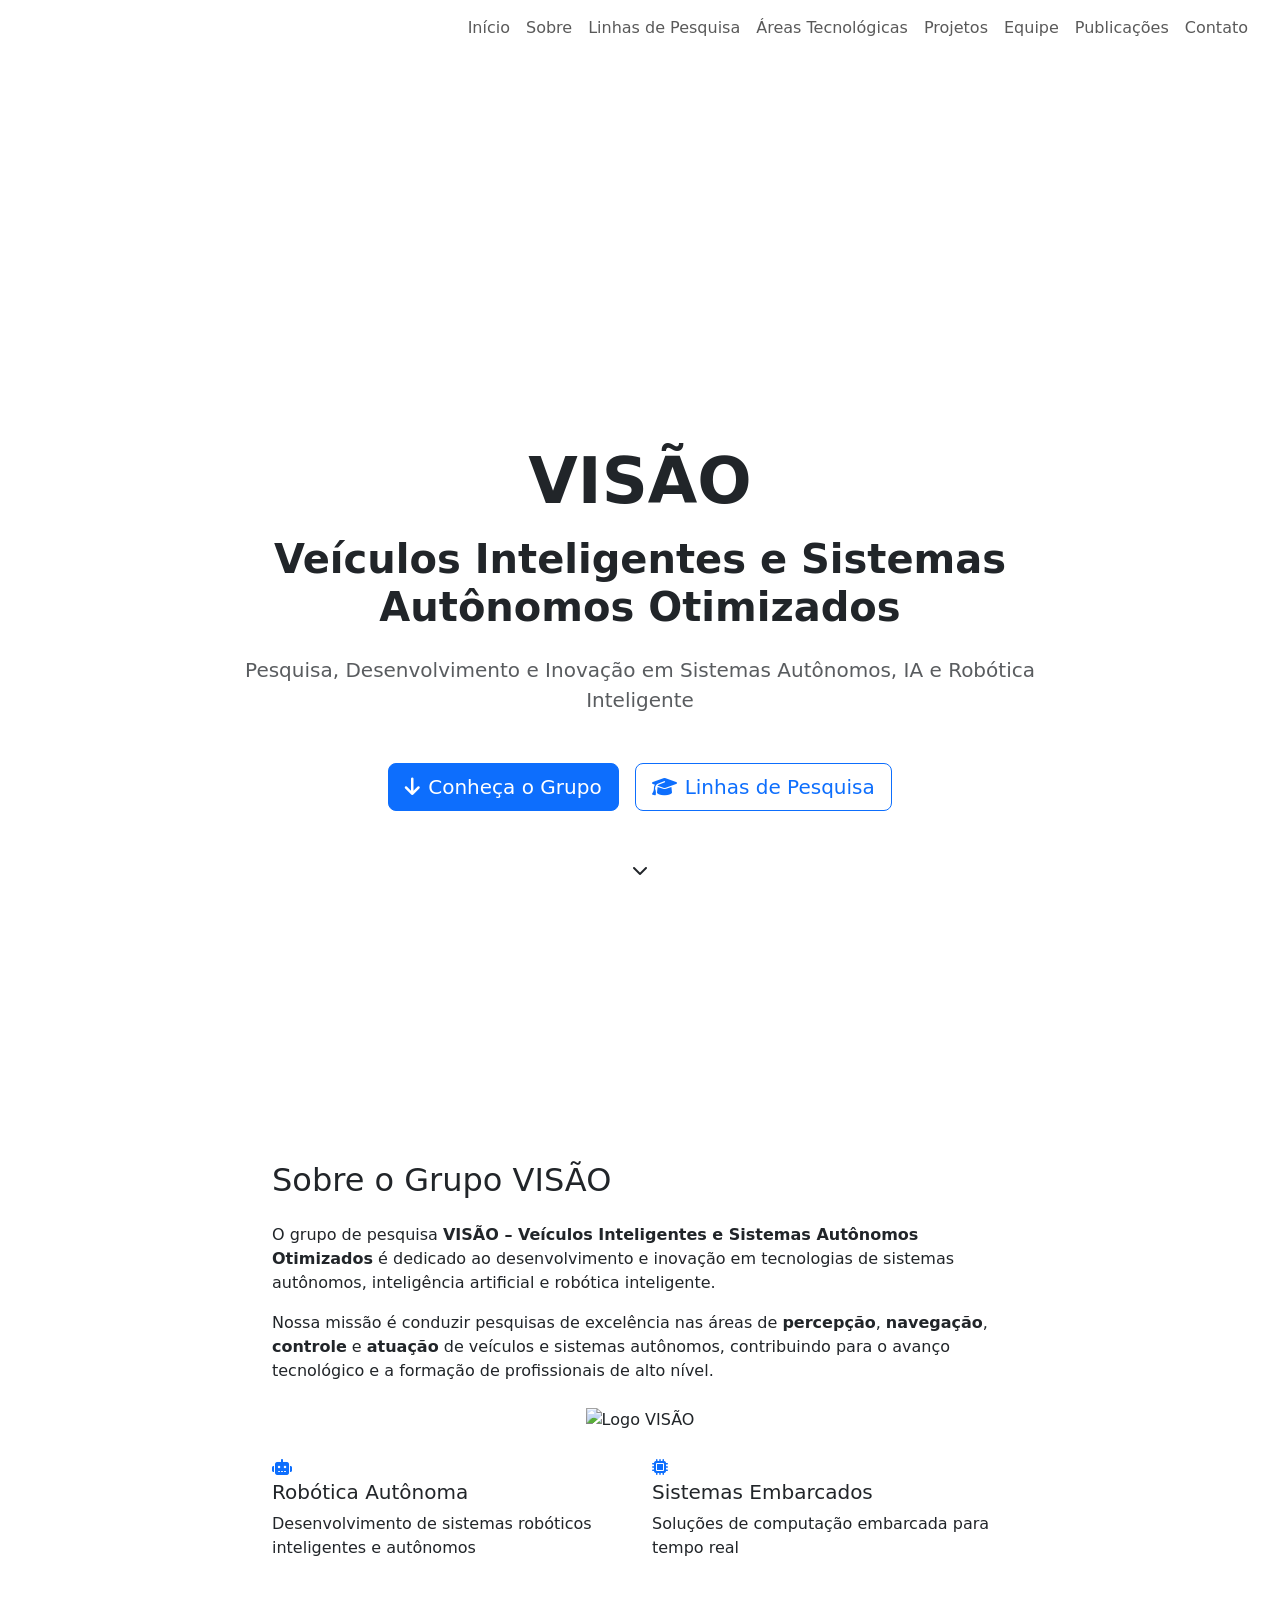
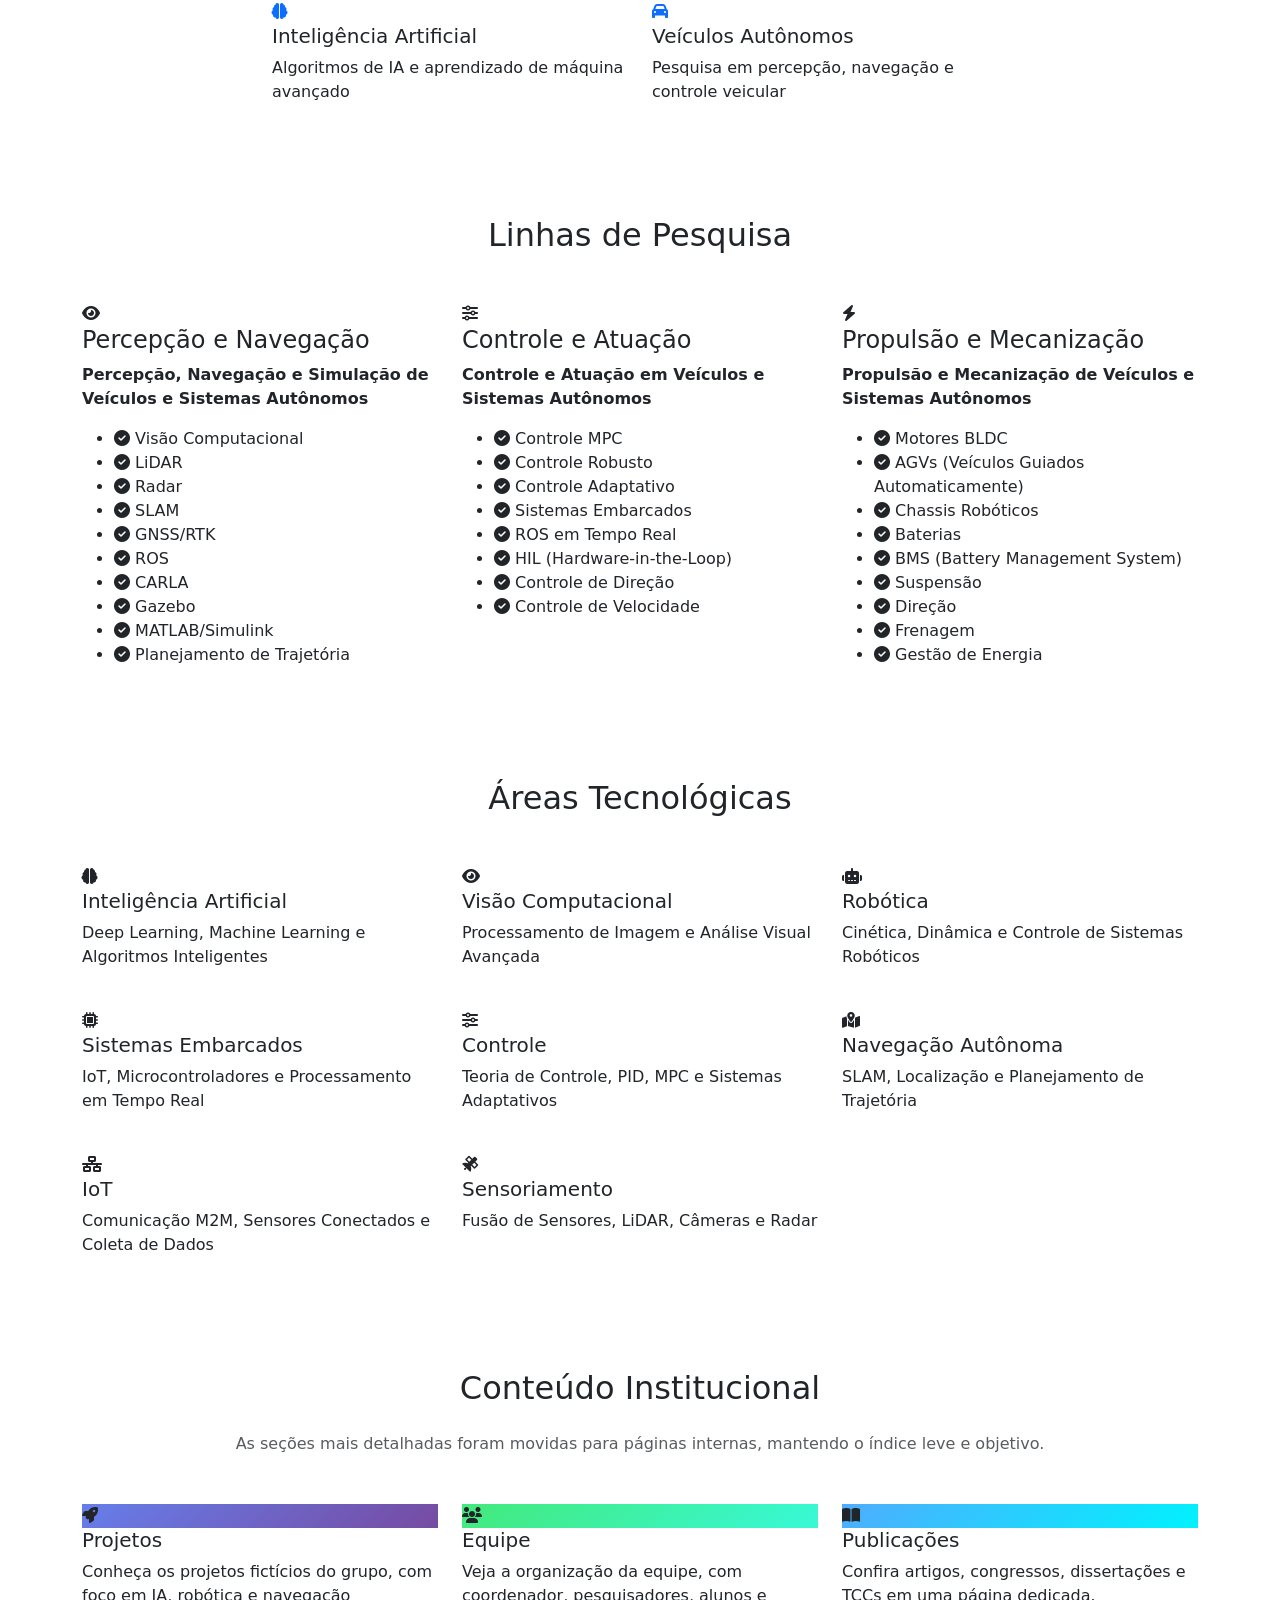
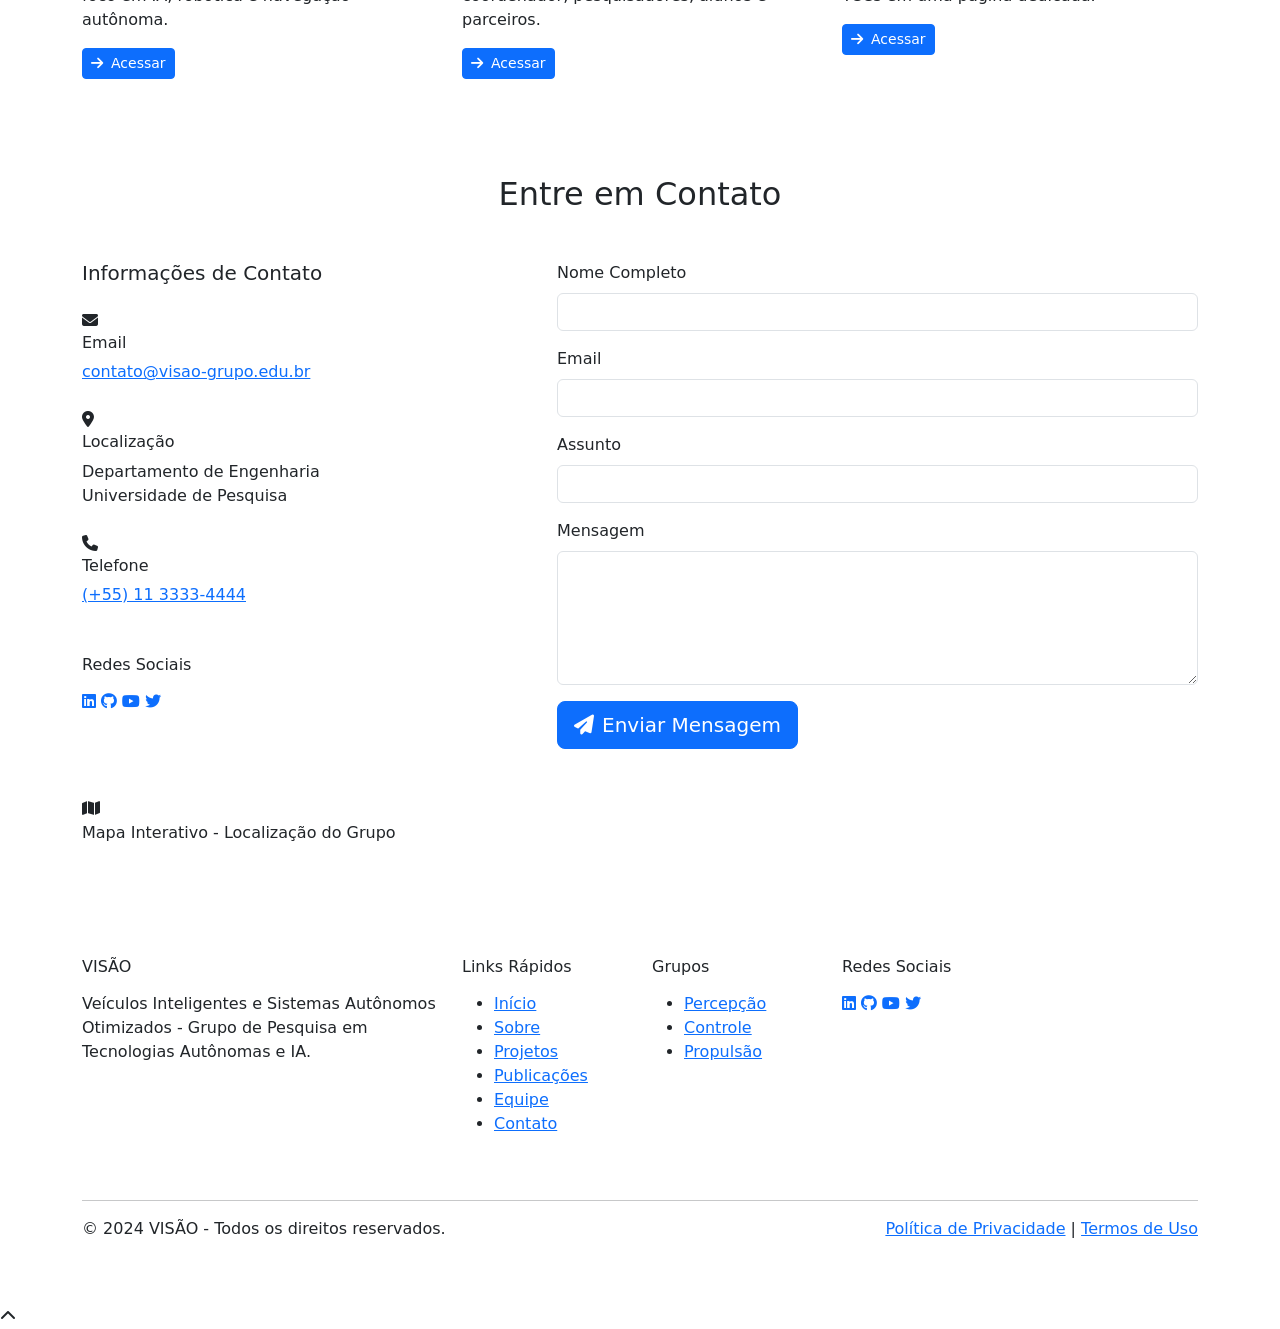
==== index.html @ df6d7715 "fix: hamburger menu visivel no celular (navbar-dark -> navbar-light)" ====
<!DOCTYPE html>
<html lang="pt-BR">
<head>
    <meta charset="UTF-8">
    <meta name="viewport" content="width=device-width, initial-scale=1.0">
    <meta name="description" content="VISÃO - Veículos Inteligentes e Sistemas Autônomos Otimizados. Grupo de pesquisa em IA, robótica e sistemas autônomos.">
    <title>VISÃO - Veículos Inteligentes e Sistemas Autônomos Otimizados</title>
    
    <!-- Bootstrap 5 CSS -->
    <link href="https://cdn.jsdelivr.net/npm/bootstrap@5.3.0/dist/css/bootstrap.min.css" rel="stylesheet">
    
    <!-- Font Awesome Icons -->
    <link rel="stylesheet" href="https://cdnjs.cloudflare.com/ajax/libs/font-awesome/6.4.0/css/all.min.css">
    
    <!-- Custom CSS -->
    <link rel="stylesheet" href="style.css">
</head>
<body>
    <!-- ===== NAVBAR STICKY ===== -->
    <nav class="navbar navbar-expand-lg navbar-light navbar-custom sticky-top">
        <div class="container-fluid px-4">
            <a class="navbar-brand" href="index.html#home">
                <img src="data:image/svg+xml,%3Csvg xmlns='http://www.w3.org/2000/svg' viewBox='0 0 100 40'%3E%3Ctext x='5' y='28' font-size='24' font-weight='bold' fill='%23003d7a'%3EVISÃO%3C/text%3E%3C/svg%3E" alt="VISÃO" class="navbar-logo">
            </a>
            
            <!-- Hamburger Menu -->
            <button class="navbar-toggler" type="button" data-bs-toggle="collapse" data-bs-target="#navbarMenu" aria-controls="navbarMenu" aria-expanded="false" aria-label="Toggle navigation">
                <span class="navbar-toggler-icon"></span>
            </button>
            
            <!-- Menu Items -->
            <div class="collapse navbar-collapse" id="navbarMenu">
                <ul class="navbar-nav ms-auto">
                    <li class="nav-item"><a class="nav-link" href="index.html#home">Início</a></li>
                    <li class="nav-item"><a class="nav-link" href="index.html#sobre">Sobre</a></li>
                    <li class="nav-item"><a class="nav-link" href="index.html#linhas">Linhas de Pesquisa</a></li>
                    <li class="nav-item"><a class="nav-link" href="index.html#areas">Áreas Tecnológicas</a></li>
                    <li class="nav-item"><a class="nav-link" href="projetos.html">Projetos</a></li>
                    <li class="nav-item"><a class="nav-link" href="equipe.html">Equipe</a></li>
                    <li class="nav-item"><a class="nav-link" href="publicacoes.html">Publicações</a></li>
                    <li class="nav-item"><a class="nav-link" href="index.html#contato">Contato</a></li>
                </ul>
            </div>
        </div>
    </nav>

    <!-- ===== HERO SECTION ===== -->
    <section id="home" class="hero-section">
        <div class="hero-background">
            <canvas id="canvasBackground"></canvas>
        </div>
        
        <div class="container-fluid position-relative">
            <div class="row align-items-center justify-content-center min-vh-100">
                <div class="col-lg-8 text-center hero-content">
                    <!-- Title -->
                    <h1 class="display-3 fw-bold mb-3 text-gradient">VISÃO</h1>
                    <h2 class="display-6 fw-bold text-dark mb-4">Veículos Inteligentes e Sistemas Autônomos Otimizados</h2>
                    
                    <!-- Tagline -->
                    <p class="lead mb-5 text-muted">
                        Pesquisa, Desenvolvimento e Inovação em Sistemas Autônomos, IA e Robótica Inteligente
                    </p>
                    
                    <!-- CTA Buttons -->
                    <div class="d-flex gap-3 justify-content-center flex-wrap mb-5">
                        <a href="index.html#sobre" class="btn btn-primary btn-lg btn-custom">
                            <i class="fas fa-arrow-down me-2"></i>Conheça o Grupo
                        </a>
                        <a href="index.html#linhas" class="btn btn-outline-primary btn-lg btn-custom">
                            <i class="fas fa-graduation-cap me-2"></i>Linhas de Pesquisa
                        </a>
                    </div>
                    
                    <!-- Scroll Indicator -->
                    <div class="scroll-indicator">
                        <i class="fas fa-chevron-down"></i>
                    </div>
                </div>
            </div>
        </div>
    </section>

    <!-- ===== SOBRE O GRUPO ===== -->
    <section id="sobre" class="section-sobre py-5">
        <div class="container">
            <div class="row">
                <div class="col-lg-8 mx-auto">
                    <h2 class="section-title mb-4">Sobre o Grupo VISÃO</h2>
                    
                    <div class="card-glass mb-4">
                        <p class="text-justify">
                            O grupo de pesquisa <strong>VISÃO – Veículos Inteligentes e Sistemas Autônomos Otimizados</strong> 
                            é dedicado ao desenvolvimento e inovação em tecnologias de sistemas autônomos, inteligência artificial e robótica inteligente.
                        </p>
                        <p class="text-justify">
                            Nossa missão é conduzir pesquisas de excelência nas áreas de <strong>percepção</strong>, <strong>navegação</strong>, 
                            <strong>controle</strong> e <strong>atuação</strong> de veículos e sistemas autônomos, contribuindo para o avanço 
                            tecnológico e a formação de profissionais de alto nível.
                        </p>
                        <div class="about-logo-wrap mt-4 text-center">
                            <img src="logo.png" alt="Logo VISÃO" class="about-logo img-fluid">
                        </div>
                    </div>
                    
                    <div class="row g-4">
                        <div class="col-md-6">
                            <div class="feature-box">
                                <i class="fas fa-robot text-primary"></i>
                                <h5>Robótica Autônoma</h5>
                                <p>Desenvolvimento de sistemas robóticos inteligentes e autônomos</p>
                            </div>
                        </div>
                        <div class="col-md-6">
                            <div class="feature-box">
                                <i class="fas fa-microchip text-primary"></i>
                                <h5>Sistemas Embarcados</h5>
                                <p>Soluções de computação embarcada para tempo real</p>
                            </div>
                        </div>
                        <div class="col-md-6">
                            <div class="feature-box">
                                <i class="fas fa-brain text-primary"></i>
                                <h5>Inteligência Artificial</h5>
                                <p>Algoritmos de IA e aprendizado de máquina avançado</p>
                            </div>
                        </div>
                        <div class="col-md-6">
                            <div class="feature-box">
                                <i class="fas fa-car text-primary"></i>
                                <h5>Veículos Autônomos</h5>
                                <p>Pesquisa em percepção, navegação e controle veicular</p>
                            </div>
                        </div>
                    </div>
                </div>
            </div>
        </div>
    </section>

    <!-- ===== LINHAS DE PESQUISA ===== -->
    <section id="linhas" class="section-linhas py-5">
        <div class="container">
            <h2 class="section-title mb-5 text-center">Linhas de Pesquisa</h2>
            
            <div class="row g-4">
                <!-- Linha 1 -->
                <div class="col-lg-4">
                    <div class="card-research card-research-1">
                        <div class="card-header-custom">
                            <i class="fas fa-eye"></i>
                            <h4>Percepção e Navegação</h4>
                        </div>
                        <div class="card-body-custom">
                            <p class="fw-bold mb-3">Percepção, Navegação e Simulação de Veículos e Sistemas Autônomos</p>
                            <ul class="tech-list">
                                <li><i class="fas fa-check-circle"></i> Visão Computacional</li>
                                <li><i class="fas fa-check-circle"></i> LiDAR</li>
                                <li><i class="fas fa-check-circle"></i> Radar</li>
                                <li><i class="fas fa-check-circle"></i> SLAM</li>
                                <li><i class="fas fa-check-circle"></i> GNSS/RTK</li>
                                <li><i class="fas fa-check-circle"></i> ROS</li>
                                <li><i class="fas fa-check-circle"></i> CARLA</li>
                                <li><i class="fas fa-check-circle"></i> Gazebo</li>
                                <li><i class="fas fa-check-circle"></i> MATLAB/Simulink</li>
                                <li><i class="fas fa-check-circle"></i> Planejamento de Trajetória</li>
                            </ul>
                        </div>
                    </div>
                </div>
                
                <!-- Linha 2 -->
                <div class="col-lg-4">
                    <div class="card-research card-research-2">
                        <div class="card-header-custom">
                            <i class="fas fa-sliders-h"></i>
                            <h4>Controle e Atuação</h4>
                        </div>
                        <div class="card-body-custom">
                            <p class="fw-bold mb-3">Controle e Atuação em Veículos e Sistemas Autônomos</p>
                            <ul class="tech-list">
                                <li><i class="fas fa-check-circle"></i> Controle MPC</li>
                                <li><i class="fas fa-check-circle"></i> Controle Robusto</li>
                                <li><i class="fas fa-check-circle"></i> Controle Adaptativo</li>
                                <li><i class="fas fa-check-circle"></i> Sistemas Embarcados</li>
                                <li><i class="fas fa-check-circle"></i> ROS em Tempo Real</li>
                                <li><i class="fas fa-check-circle"></i> HIL (Hardware-in-the-Loop)</li>
                                <li><i class="fas fa-check-circle"></i> Controle de Direção</li>
                                <li><i class="fas fa-check-circle"></i> Controle de Velocidade</li>
                            </ul>
                        </div>
                    </div>
                </div>
                
                <!-- Linha 3 -->
                <div class="col-lg-4">
                    <div class="card-research card-research-3">
                        <div class="card-header-custom">
                            <i class="fas fa-bolt"></i>
                            <h4>Propulsão e Mecanização</h4>
                        </div>
                        <div class="card-body-custom">
                            <p class="fw-bold mb-3">Propulsão e Mecanização de Veículos e Sistemas Autônomos</p>
                            <ul class="tech-list">
                                <li><i class="fas fa-check-circle"></i> Motores BLDC</li>
                                <li><i class="fas fa-check-circle"></i> AGVs (Veículos Guiados Automaticamente)</li>
                                <li><i class="fas fa-check-circle"></i> Chassis Robóticos</li>
                                <li><i class="fas fa-check-circle"></i> Baterias</li>
                                <li><i class="fas fa-check-circle"></i> BMS (Battery Management System)</li>
                                <li><i class="fas fa-check-circle"></i> Suspensão</li>
                                <li><i class="fas fa-check-circle"></i> Direção</li>
                                <li><i class="fas fa-check-circle"></i> Frenagem</li>
                                <li><i class="fas fa-check-circle"></i> Gestão de Energia</li>
                            </ul>
                        </div>
                    </div>
                </div>
            </div>
        </div>
    </section>

    <!-- ===== ÁREAS TECNOLÓGICAS ===== -->
    <section id="areas" class="section-areas py-5">
        <div class="container">
            <h2 class="section-title mb-5 text-center">Áreas Tecnológicas</h2>
            
            <div class="row g-4">
                <!-- Card 1 -->
                <div class="col-md-6 col-lg-4">
                    <div class="tech-card">
                        <div class="tech-icon tech-icon-1">
                            <i class="fas fa-brain"></i>
                        </div>
                        <h5>Inteligência Artificial</h5>
                        <p>Deep Learning, Machine Learning e Algoritmos Inteligentes</p>
                    </div>
                </div>
                
                <!-- Card 2 -->
                <div class="col-md-6 col-lg-4">
                    <div class="tech-card">
                        <div class="tech-icon tech-icon-2">
                            <i class="fas fa-eye"></i>
                        </div>
                        <h5>Visão Computacional</h5>
                        <p>Processamento de Imagem e Análise Visual Avançada</p>
                    </div>
                </div>
                
                <!-- Card 3 -->
                <div class="col-md-6 col-lg-4">
                    <div class="tech-card">
                        <div class="tech-icon tech-icon-3">
                            <i class="fas fa-robot"></i>
                        </div>
                        <h5>Robótica</h5>
                        <p>Cinética, Dinâmica e Controle de Sistemas Robóticos</p>
                    </div>
                </div>
                
                <!-- Card 4 -->
                <div class="col-md-6 col-lg-4">
                    <div class="tech-card">
                        <div class="tech-icon tech-icon-4">
                            <i class="fas fa-microchip"></i>
                        </div>
                        <h5>Sistemas Embarcados</h5>
                        <p>IoT, Microcontroladores e Processamento em Tempo Real</p>
                    </div>
                </div>
                
                <!-- Card 5 -->
                <div class="col-md-6 col-lg-4">
                    <div class="tech-card">
                        <div class="tech-icon tech-icon-5">
                            <i class="fas fa-sliders-h"></i>
                        </div>
                        <h5>Controle</h5>
                        <p>Teoria de Controle, PID, MPC e Sistemas Adaptativos</p>
                    </div>
                </div>
                
                <!-- Card 6 -->
                <div class="col-md-6 col-lg-4">
                    <div class="tech-card">
                        <div class="tech-icon tech-icon-6">
                            <i class="fas fa-map-location-dot"></i>
                        </div>
                        <h5>Navegação Autônoma</h5>
                        <p>SLAM, Localização e Planejamento de Trajetória</p>
                    </div>
                </div>
                
                <!-- Card 7 -->
                <div class="col-md-6 col-lg-4">
                    <div class="tech-card">
                        <div class="tech-icon tech-icon-7">
                            <i class="fas fa-network-wired"></i>
                        </div>
                        <h5>IoT</h5>
                        <p>Comunicação M2M, Sensores Conectados e Coleta de Dados</p>
                    </div>
                </div>
                
                <!-- Card 8 -->
                <div class="col-md-6 col-lg-4">
                    <div class="tech-card">
                        <div class="tech-icon tech-icon-8">
                            <i class="fas fa-satellite"></i>
                        </div>
                        <h5>Sensoriamento</h5>
                        <p>Fusão de Sensores, LiDAR, Câmeras e Radar</p>
                    </div>
                </div>
            </div>
        </div>
    </section>

    <!-- ===== PÁGINAS INTERNAS EM DESTAQUE ===== -->
    <section class="section-projetos py-5">
        <div class="container">
            <h2 class="section-title mb-4 text-center">Conteúdo Institucional</h2>
            <p class="text-center text-muted mb-5">As seções mais detalhadas foram movidas para páginas internas, mantendo o índice leve e objetivo.</p>
            <div class="row g-4 justify-content-center">
                <div class="col-md-4">
                    <div class="project-card">
                        <div class="project-image">
                            <div class="placeholder-image" style="background: linear-gradient(135deg, #667eea 0%, #764ba2 100%);">
                                <i class="fas fa-rocket"></i>
                            </div>
                        </div>
                        <div class="project-content">
                            <h5>Projetos</h5>
                            <p>Conheça os projetos fictícios do grupo, com foco em IA, robótica e navegação autônoma.</p>
                            <a href="projetos.html" class="btn btn-sm btn-primary btn-custom-small"><i class="fas fa-arrow-right me-2"></i>Acessar</a>
                        </div>
                    </div>
                </div>
                <div class="col-md-4">
                    <div class="project-card">
                        <div class="project-image">
                            <div class="placeholder-image" style="background: linear-gradient(135deg, #43e97b 0%, #38f9d7 100%);">
                                <i class="fas fa-users"></i>
                            </div>
                        </div>
                        <div class="project-content">
                            <h5>Equipe</h5>
                            <p>Veja a organização da equipe, com coordenador, pesquisadores, alunos e parceiros.</p>
                            <a href="equipe.html" class="btn btn-sm btn-primary btn-custom-small"><i class="fas fa-arrow-right me-2"></i>Acessar</a>
                        </div>
                    </div>
                </div>
                <div class="col-md-4">
                    <div class="project-card">
                        <div class="project-image">
                            <div class="placeholder-image" style="background: linear-gradient(135deg, #4facfe 0%, #00f2fe 100%);">
                                <i class="fas fa-book-open"></i>
                            </div>
                        </div>
                        <div class="project-content">
                            <h5>Publicações</h5>
                            <p>Confira artigos, congressos, dissertações e TCCs em uma página dedicada.</p>
                            <a href="publicacoes.html" class="btn btn-sm btn-primary btn-custom-small"><i class="fas fa-arrow-right me-2"></i>Acessar</a>
                        </div>
                    </div>
                </div>
            </div>
        </div>
    </section>

    <!-- ===== CONTATO ===== -->
    <section id="contato" class="section-contato py-5">
        <div class="container">
            <h2 class="section-title mb-5 text-center">Entre em Contato</h2>
            
            <div class="row g-4">
                <!-- Informações de Contato -->
                <div class="col-lg-5">
                    <div class="contact-info-box mb-4">
                        <h5 class="mb-4">Informações de Contato</h5>
                        
                        <div class="contact-item mb-4">
                            <i class="fas fa-envelope"></i>
                            <div>
                                <h6>Email</h6>
                                <p><a href="mailto:contato@visao-grupo.edu.br">contato@visao-grupo.edu.br</a></p>
                            </div>
                        </div>
                        
                        <div class="contact-item mb-4">
                            <i class="fas fa-map-marker-alt"></i>
                            <div>
                                <h6>Localização</h6>
                                <p>Departamento de Engenharia<br>Universidade de Pesquisa</p>
                            </div>
                        </div>
                        
                        <div class="contact-item mb-4">
                            <i class="fas fa-phone"></i>
                            <div>
                                <h6>Telefone</h6>
                                <p><a href="tel:+551133334444">(+55) 11 3333-4444</a></p>
                            </div>
                        </div>
                        
                        <div class="social-links mt-5">
                            <h6 class="mb-3">Redes Sociais</h6>
                            <a href="#" class="social-icon"><i class="fab fa-linkedin"></i></a>
                            <a href="#" class="social-icon"><i class="fab fa-github"></i></a>
                            <a href="#" class="social-icon"><i class="fab fa-youtube"></i></a>
                            <a href="#" class="social-icon"><i class="fab fa-twitter"></i></a>
                        </div>
                    </div>
                </div>
                
                <!-- Formulário de Contato -->
                <div class="col-lg-7">
                    <form id="contactForm" class="contact-form">
                        <div class="mb-3">
                            <label for="name" class="form-label">Nome Completo</label>
                            <input type="text" class="form-control form-control-custom" id="name" name="name" required>
                        </div>
                        
                        <div class="mb-3">
                            <label for="email" class="form-label">Email</label>
                            <input type="email" class="form-control form-control-custom" id="email" name="email" required>
                        </div>
                        
                        <div class="mb-3">
                            <label for="subject" class="form-label">Assunto</label>
                            <input type="text" class="form-control form-control-custom" id="subject" name="subject" required>
                        </div>
                        
                        <div class="mb-3">
                            <label for="message" class="form-label">Mensagem</label>
                            <textarea class="form-control form-control-custom" id="message" name="message" rows="5" required></textarea>
                        </div>
                        
                        <button type="submit" class="btn btn-primary btn-lg btn-custom">
                            <i class="fas fa-paper-plane me-2"></i>Enviar Mensagem
                        </button>
                    </form>
                </div>
            </div>
            
            <!-- Mapa Placeholder -->
            <div class="mt-5">
                <div class="map-placeholder">
                    <i class="fas fa-map"></i>
                    <p>Mapa Interativo - Localização do Grupo</p>
                </div>
            </div>
        </div>
    </section>

    <!-- ===== FOOTER ===== -->
    <footer class="footer py-5">
        <div class="container">
            <div class="row mb-4">
                <div class="col-md-4 mb-4">
                    <h6 class="mb-3">VISÃO</h6>
                    <p class="footer-description">Veículos Inteligentes e Sistemas Autônomos Otimizados - Grupo de Pesquisa em Tecnologias Autônomas e IA.</p>
                </div>
                
                <div class="col-md-2 mb-4">
                    <h6 class="mb-3">Links Rápidos</h6>
                    <ul class="footer-links">
                        <li><a href="index.html#home">Início</a></li>
                        <li><a href="index.html#sobre">Sobre</a></li>
                        <li><a href="projetos.html">Projetos</a></li>
                        <li><a href="publicacoes.html">Publicações</a></li>
                        <li><a href="equipe.html">Equipe</a></li>
                        <li><a href="index.html#contato">Contato</a></li>
                    </ul>
                </div>
                
                <div class="col-md-2 mb-4">
                    <h6 class="mb-3">Grupos</h6>
                    <ul class="footer-links">
                        <li><a href="#linhas">Percepção</a></li>
                        <li><a href="#linhas">Controle</a></li>
                        <li><a href="#linhas">Propulsão</a></li>
                    </ul>
                </div>
                
                <div class="col-md-4">
                    <h6 class="mb-3">Redes Sociais</h6>
                    <div class="footer-social">
                        <a href="#"><i class="fab fa-linkedin"></i></a>
                        <a href="#"><i class="fab fa-github"></i></a>
                        <a href="#"><i class="fab fa-youtube"></i></a>
                        <a href="#"><i class="fab fa-twitter"></i></a>
                    </div>
                </div>
            </div>
            
            <hr>
            
            <div class="row">
                <div class="col-md-6">
                    <p class="footer-copyright">&copy; 2024 VISÃO - Todos os direitos reservados.</p>
                </div>
                <div class="col-md-6 text-md-end">
                    <p class="footer-copyright"><a href="#">Política de Privacidade</a> | <a href="#">Termos de Uso</a></p>
                </div>
            </div>
        </div>
    </footer>

    <!-- ===== BOTÃO VOLTAR AO TOPO ===== -->
    <div id="backToTop" class="back-to-top">
        <i class="fas fa-chevron-up"></i>
    </div>

    <!-- Bootstrap 5 JS -->
    <script src="https://cdn.jsdelivr.net/npm/bootstrap@5.3.0/dist/js/bootstrap.bundle.min.js"></script>
    
    <!-- Custom JS -->
    <script src="script.js"></script>
</body>
</html>
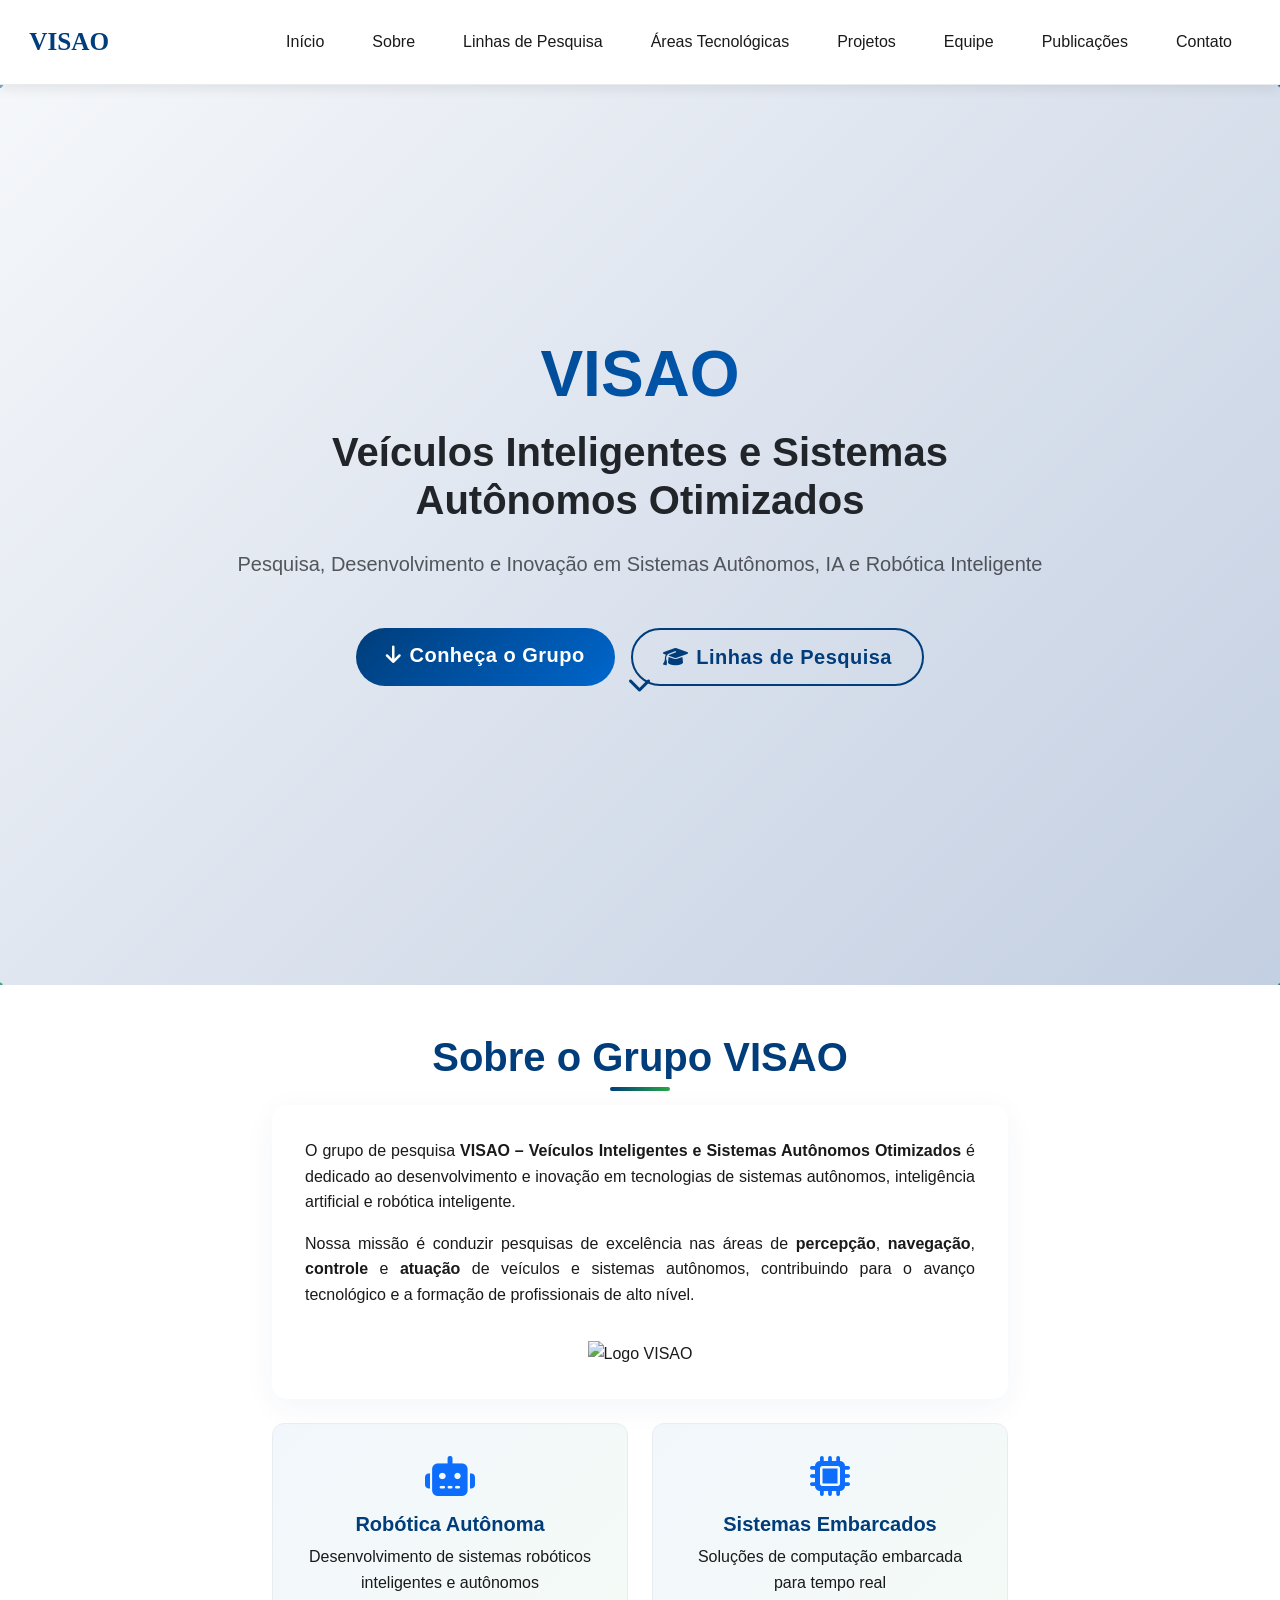
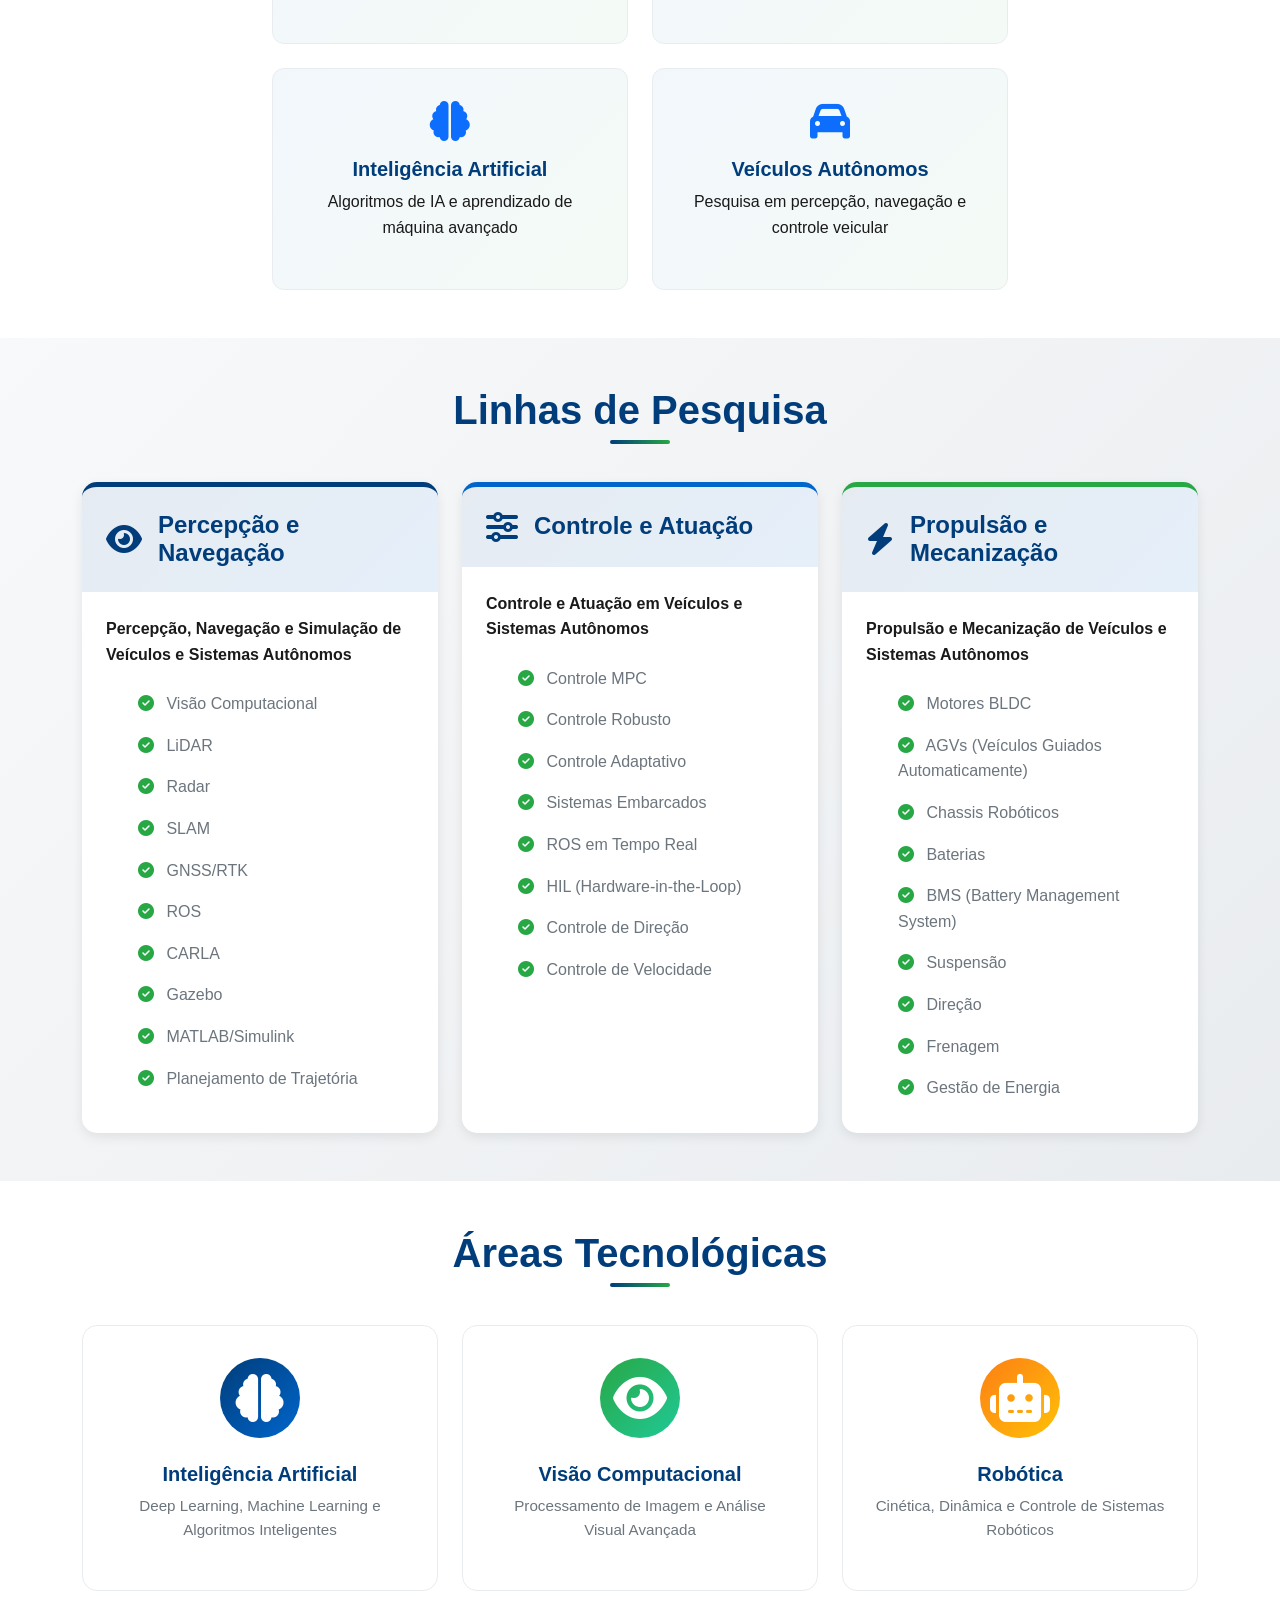
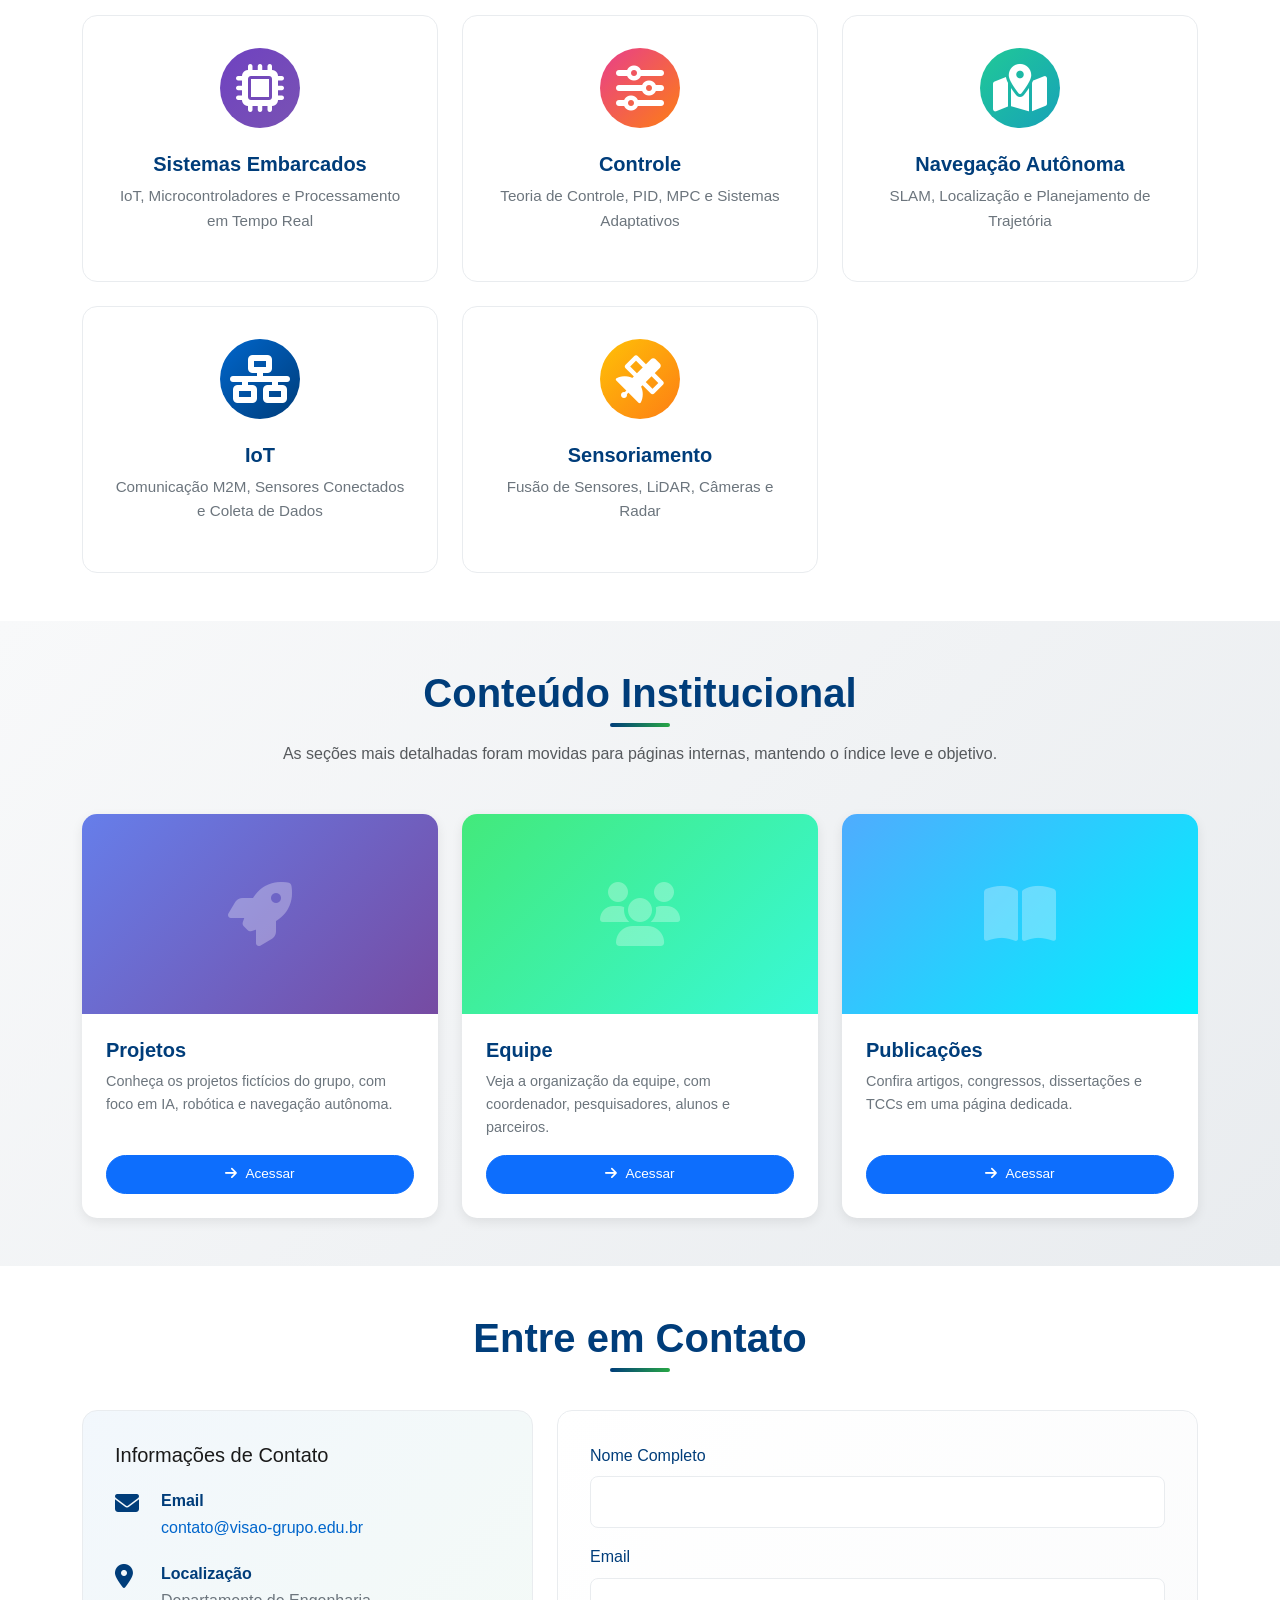
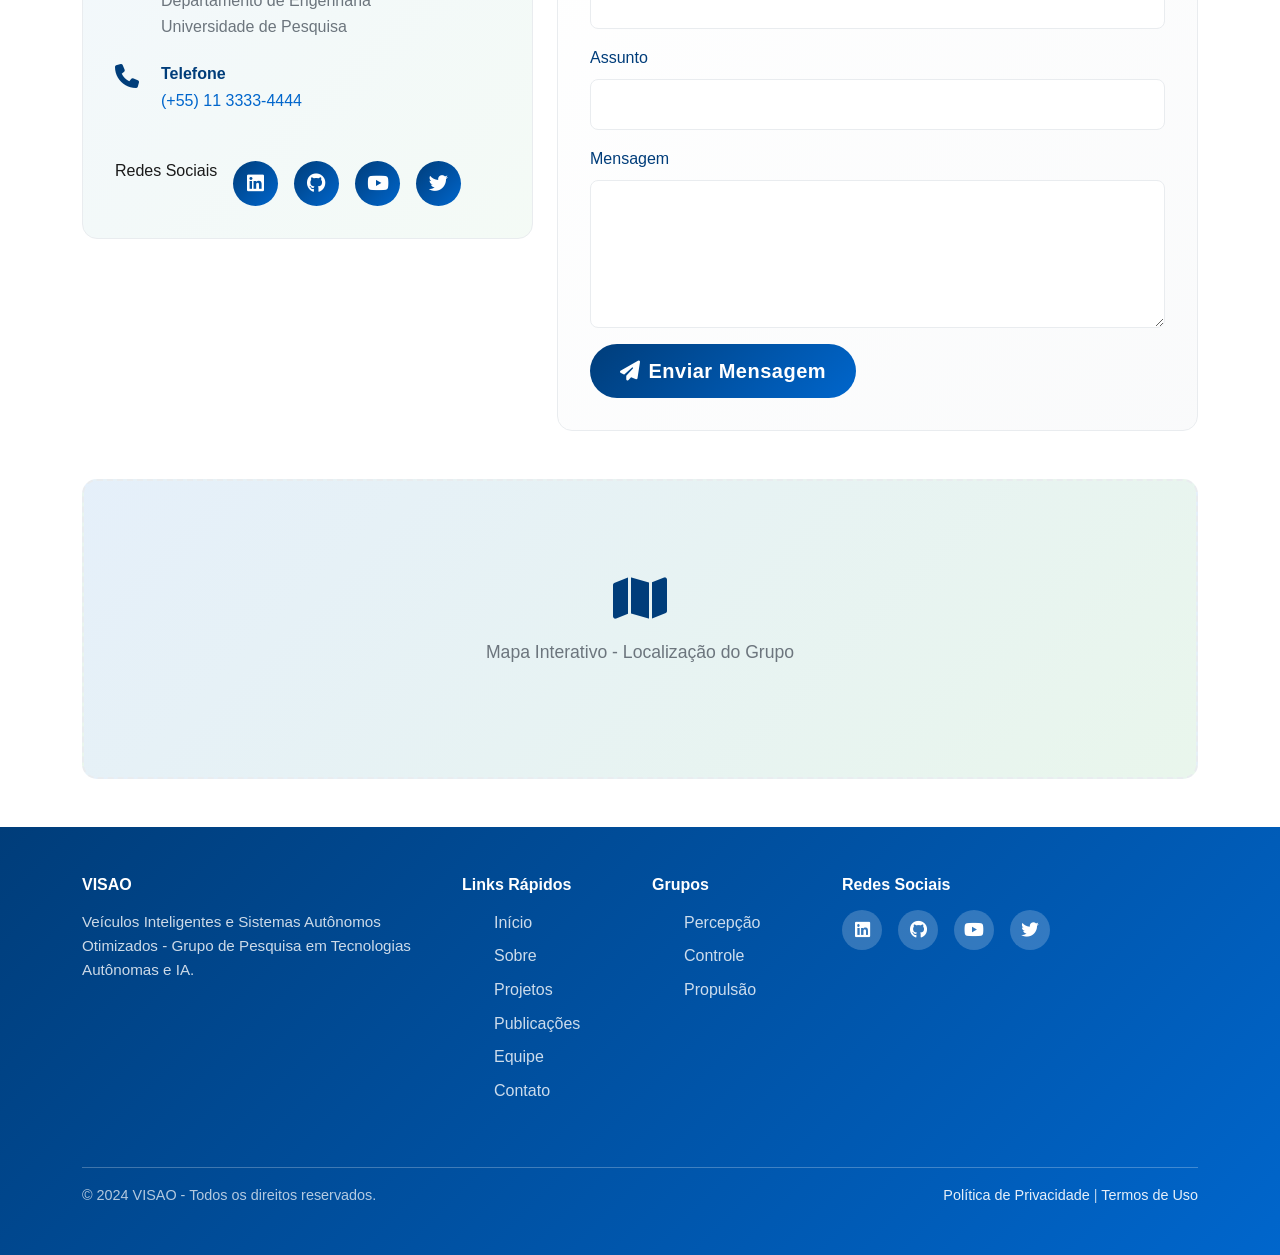
==== commit 8b99b212: "chore: padroniza sigla para VISAO sem til" ====
--- a/index.html
+++ b/index.html
@@ -3,8 +3,8 @@
 <head>
     <meta charset="UTF-8">
     <meta name="viewport" content="width=device-width, initial-scale=1.0">
-    <meta name="description" content="VISÃO - Veículos Inteligentes e Sistemas Autônomos Otimizados. Grupo de pesquisa em IA, robótica e sistemas autônomos.">
-    <title>VISÃO - Veículos Inteligentes e Sistemas Autônomos Otimizados</title>
+    <meta name="description" content="VISAO - Veículos Inteligentes e Sistemas Autônomos Otimizados. Grupo de pesquisa em IA, robótica e sistemas autônomos.">
+    <title>VISAO - Veículos Inteligentes e Sistemas Autônomos Otimizados</title>
     
     <!-- Bootstrap 5 CSS -->
     <link href="https://cdn.jsdelivr.net/npm/bootstrap@5.3.0/dist/css/bootstrap.min.css" rel="stylesheet">
@@ -20,7 +20,7 @@
     <nav class="navbar navbar-expand-lg navbar-light navbar-custom sticky-top">
         <div class="container-fluid px-4">
             <a class="navbar-brand" href="index.html#home">
-                <img src="data:image/svg+xml,%3Csvg xmlns='http://www.w3.org/2000/svg' viewBox='0 0 100 40'%3E%3Ctext x='5' y='28' font-size='24' font-weight='bold' fill='%23003d7a'%3EVISÃO%3C/text%3E%3C/svg%3E" alt="VISÃO" class="navbar-logo">
+                <img src="data:image/svg+xml,%3Csvg xmlns='http://www.w3.org/2000/svg' viewBox='0 0 100 40'%3E%3Ctext x='5' y='28' font-size='24' font-weight='bold' fill='%23003d7a'%3EVISAO%3C/text%3E%3C/svg%3E" alt="VISAO" class="navbar-logo">
             </a>
             
             <!-- Hamburger Menu -->
@@ -54,7 +54,7 @@
             <div class="row align-items-center justify-content-center min-vh-100">
                 <div class="col-lg-8 text-center hero-content">
                     <!-- Title -->
-                    <h1 class="display-3 fw-bold mb-3 text-gradient">VISÃO</h1>
+                    <h1 class="display-3 fw-bold mb-3 text-gradient">VISAO</h1>
                     <h2 class="display-6 fw-bold text-dark mb-4">Veículos Inteligentes e Sistemas Autônomos Otimizados</h2>
                     
                     <!-- Tagline -->
@@ -86,11 +86,11 @@
         <div class="container">
             <div class="row">
                 <div class="col-lg-8 mx-auto">
-                    <h2 class="section-title mb-4">Sobre o Grupo VISÃO</h2>
+                    <h2 class="section-title mb-4">Sobre o Grupo VISAO</h2>
                     
                     <div class="card-glass mb-4">
                         <p class="text-justify">
-                            O grupo de pesquisa <strong>VISÃO – Veículos Inteligentes e Sistemas Autônomos Otimizados</strong> 
+                            O grupo de pesquisa <strong>VISAO – Veículos Inteligentes e Sistemas Autônomos Otimizados</strong> 
                             é dedicado ao desenvolvimento e inovação em tecnologias de sistemas autônomos, inteligência artificial e robótica inteligente.
                         </p>
                         <p class="text-justify">
@@ -99,7 +99,7 @@
                             tecnológico e a formação de profissionais de alto nível.
                         </p>
                         <div class="about-logo-wrap mt-4 text-center">
-                            <img src="logo.png" alt="Logo VISÃO" class="about-logo img-fluid">
+                            <img src="logo.png" alt="Logo VISAO" class="about-logo img-fluid">
                         </div>
                     </div>
                     
@@ -458,7 +458,7 @@
         <div class="container">
             <div class="row mb-4">
                 <div class="col-md-4 mb-4">
-                    <h6 class="mb-3">VISÃO</h6>
+                    <h6 class="mb-3">VISAO</h6>
                     <p class="footer-description">Veículos Inteligentes e Sistemas Autônomos Otimizados - Grupo de Pesquisa em Tecnologias Autônomas e IA.</p>
                 </div>
                 
@@ -498,7 +498,7 @@
             
             <div class="row">
                 <div class="col-md-6">
-                    <p class="footer-copyright">&copy; 2024 VISÃO - Todos os direitos reservados.</p>
+                    <p class="footer-copyright">&copy; 2024 VISAO - Todos os direitos reservados.</p>
                 </div>
                 <div class="col-md-6 text-md-end">
                     <p class="footer-copyright"><a href="#">Política de Privacidade</a> | <a href="#">Termos de Uso</a></p>
--- a/style.css
+++ b/style.css
@@ -0,0 +1,1173 @@
+/* ============================================
+    VISAO - Veículos Inteligentes e Sistemas Autônomos Otimizados
+   CSS Moderno e Responsivo
+   ============================================ */
+
+/* ===== VARIÁVEIS DE COR ===== */
+:root {
+    --primary-color: #003d7a;       /* Azul Escuro */
+    --secondary-color: #0066cc;     /* Azul Claro */
+    --accent-color: #28a745;        /* Verde Tecnológico */
+    --light-bg: #f8f9fa;            /* Cinza Muito Claro */
+    --white: #ffffff;
+    --text-dark: #1a1a1a;
+    --text-muted: #6c757d;
+    --border-light: #e9ecef;
+    --transition: all 0.3s ease;
+    --shadow: 0 10px 30px rgba(0, 61, 122, 0.1);
+    --shadow-sm: 0 4px 12px rgba(0, 0, 0, 0.08);
+}
+
+/* ===== RESET E CONFIGURAÇÕES GLOBAIS ===== */
+* {
+    margin: 0;
+    padding: 0;
+    box-sizing: border-box;
+}
+
+html {
+    scroll-behavior: smooth;
+}
+
+body {
+    font-family: 'Segoe UI', Tahoma, Geneva, Verdana, sans-serif;
+    background-color: var(--light-bg);
+    color: var(--text-dark);
+    line-height: 1.6;
+    overflow-x: hidden;
+}
+
+/* ===== NAVBAR STICKY ===== */
+.navbar-custom {
+    background: rgba(255, 255, 255, 0.95);
+    backdrop-filter: blur(10px);
+    box-shadow: var(--shadow-sm);
+    border-bottom: 1px solid var(--border-light);
+    padding: 1rem 0;
+}
+
+.navbar-custom .navbar-brand {
+    display: flex;
+    align-items: center;
+    font-weight: 700;
+    font-size: 1.5rem;
+    color: var(--primary-color) !important;
+    letter-spacing: -0.5px;
+}
+
+.navbar-logo {
+    height: 42px;
+    width: auto;
+    margin-right: 0.5rem;
+}
+
+.navbar-custom .nav-link {
+    color: var(--text-dark) !important;
+    font-weight: 500;
+    margin: 0 0.5rem;
+    padding: 0.5rem 1rem !important;
+    transition: var(--transition);
+    position: relative;
+}
+
+.navbar-custom .nav-link:after {
+    content: '';
+    position: absolute;
+    bottom: 0;
+    left: 50%;
+    width: 0;
+    height: 3px;
+    background: linear-gradient(90deg, var(--primary-color), var(--accent-color));
+    transition: var(--transition);
+    transform: translateX(-50%);
+}
+
+.navbar-custom .nav-link:hover:after {
+    width: 80%;
+}
+
+.navbar-custom .nav-link.active {
+    color: var(--primary-color) !important;
+}
+
+/* ===== HERO SECTION ===== */
+.hero-section {
+    position: relative;
+    min-height: 100vh;
+    display: flex;
+    align-items: center;
+    justify-content: center;
+    overflow: hidden;
+    background: linear-gradient(135deg, #f5f7fa 0%, #c3cfe2 100%);
+}
+
+.hero-background {
+    position: absolute;
+    width: 100%;
+    height: 100%;
+    top: 0;
+    left: 0;
+}
+
+#canvasBackground {
+    width: 100%;
+    height: 100%;
+    display: block;
+}
+
+.hero-content {
+    position: relative;
+    z-index: 10;
+    animation: fadeInUp 1s ease-out;
+}
+
+/* Animação entrada Hero */
+@keyframes fadeInUp {
+    from {
+        opacity: 0;
+        transform: translateY(30px);
+    }
+    to {
+        opacity: 1;
+        transform: translateY(0);
+    }
+}
+
+@keyframes pulse {
+    0%, 100% {
+        transform: scale(1);
+    }
+    50% {
+        transform: scale(1.05);
+    }
+}
+
+.hero-logo {
+    width: min(240px, 72vw);
+    margin: 0 auto 1rem;
+}
+
+.hero-logo img {
+    width: 100%;
+    height: auto;
+    display: block;
+}
+
+.about-logo-wrap {
+    padding-top: 0.5rem;
+}
+
+.about-logo {
+    max-width: 260px;
+    width: 100%;
+    height: auto;
+}
+
+.text-gradient {
+    background: linear-gradient(135deg, var(--primary-color) 0%, var(--secondary-color) 100%);
+    -webkit-background-clip: text;
+    -webkit-text-fill-color: transparent;
+    background-clip: text;
+}
+
+.hero-content h1 {
+    animation: fadeInUp 1s ease-out 0.1s both;
+}
+
+.hero-content h2 {
+    animation: fadeInUp 1s ease-out 0.2s both;
+}
+
+.hero-content p {
+    animation: fadeInUp 1s ease-out 0.3s both;
+}
+
+.hero-content .btn {
+    animation: fadeInUp 1s ease-out 0.4s both;
+}
+
+/* Botões Customizados */
+.btn-custom {
+    border-radius: 50px;
+    padding: 12px 30px;
+    font-weight: 600;
+    letter-spacing: 0.5px;
+    transition: var(--transition);
+    position: relative;
+    overflow: hidden;
+}
+
+.btn-primary.btn-custom {
+    background: linear-gradient(135deg, var(--primary-color), var(--secondary-color));
+    border: none;
+}
+
+.btn-primary.btn-custom:hover {
+    transform: translateY(-3px);
+    box-shadow: 0 15px 40px rgba(0, 61, 122, 0.3);
+}
+
+.btn-outline-primary.btn-custom {
+    border: 2px solid var(--primary-color);
+    color: var(--primary-color);
+}
+
+.btn-outline-primary.btn-custom:hover {
+    background: var(--primary-color);
+    transform: translateY(-3px);
+    box-shadow: 0 15px 40px rgba(0, 61, 122, 0.3);
+}
+
+/* Scroll Indicator */
+.scroll-indicator {
+    position: absolute;
+    bottom: 30px;
+    left: 50%;
+    transform: translateX(-50%);
+    font-size: 1.5rem;
+    color: var(--primary-color);
+    animation: bounce 2s infinite;
+}
+
+@keyframes bounce {
+    0%, 100% {
+        transform: translateX(-50%) translateY(0);
+    }
+    50% {
+        transform: translateX(-50%) translateY(-10px);
+    }
+}
+
+/* ===== SEÇÕES GERAIS ===== */
+.section-title {
+    font-size: 2.5rem;
+    font-weight: 700;
+    color: var(--primary-color);
+    margin-bottom: 3rem;
+    position: relative;
+    display: inline-block;
+    width: 100%;
+    text-align: center;
+}
+
+.section-title:after {
+    content: '';
+    position: absolute;
+    bottom: -10px;
+    left: 50%;
+    width: 60px;
+    height: 4px;
+    background: linear-gradient(90deg, var(--primary-color), var(--accent-color));
+    transform: translateX(-50%);
+    border-radius: 2px;
+}
+
+/* Seção Sobre */
+.section-sobre {
+    background: var(--white);
+    padding: 6rem 0;
+}
+
+.card-glass {
+    background: rgba(255, 255, 255, 0.7);
+    backdrop-filter: blur(10px);
+    border: 1px solid rgba(255, 255, 255, 0.2);
+    border-radius: 15px;
+    padding: 2rem;
+    box-shadow: 0 8px 32px rgba(0, 61, 122, 0.05);
+    transition: var(--transition);
+}
+
+.card-glass:hover {
+    transform: translateY(-5px);
+    box-shadow: 0 15px 40px rgba(0, 61, 122, 0.1);
+}
+
+/* Feature Boxes */
+.feature-box {
+    text-align: center;
+    padding: 2rem;
+    border-radius: 12px;
+    background: linear-gradient(135deg, rgba(0, 102, 204, 0.05), rgba(40, 167, 69, 0.05));
+    border: 1px solid var(--border-light);
+    transition: var(--transition);
+}
+
+.feature-box:hover {
+    transform: translateY(-8px);
+    background: linear-gradient(135deg, rgba(0, 102, 204, 0.1), rgba(40, 167, 69, 0.1));
+    box-shadow: var(--shadow-sm);
+}
+
+.feature-box i {
+    font-size: 2.5rem;
+    color: var(--primary-color);
+    margin-bottom: 1rem;
+}
+
+.feature-box h5 {
+    color: var(--primary-color);
+    font-weight: 600;
+    margin-bottom: 0.5rem;
+}
+
+/* ===== LINHAS DE PESQUISA ===== */
+.section-linhas {
+    background: linear-gradient(135deg, #f8f9fa 0%, #e9ecef 100%);
+    padding: 6rem 0;
+}
+
+/* Cards de Pesquisa */
+.card-research {
+    border: none;
+    border-radius: 15px;
+    overflow: hidden;
+    background: var(--white);
+    box-shadow: var(--shadow-sm);
+    transition: var(--transition);
+    height: 100%;
+    display: flex;
+    flex-direction: column;
+}
+
+.card-research:hover {
+    transform: translateY(-10px);
+    box-shadow: var(--shadow);
+}
+
+.card-research-1 {
+    border-top: 5px solid #003d7a;
+}
+
+.card-research-2 {
+    border-top: 5px solid #0066cc;
+}
+
+.card-research-3 {
+    border-top: 5px solid #28a745;
+}
+
+.card-header-custom {
+    background: linear-gradient(135deg, rgba(0, 61, 122, 0.1), rgba(0, 102, 204, 0.1));
+    padding: 1.5rem;
+    display: flex;
+    align-items: center;
+    gap: 1rem;
+}
+
+.card-header-custom i {
+    font-size: 2rem;
+    color: var(--primary-color);
+}
+
+.card-header-custom h4 {
+    margin: 0;
+    color: var(--primary-color);
+    font-weight: 600;
+}
+
+.card-body-custom {
+    padding: 1.5rem;
+    flex-grow: 1;
+}
+
+.tech-list {
+    list-style: none;
+    margin: 0;
+}
+
+.tech-list li {
+    padding: 0.5rem 0;
+    color: var(--text-muted);
+    transition: var(--transition);
+}
+
+.tech-list li i {
+    color: var(--accent-color);
+    margin-right: 0.5rem;
+}
+
+.tech-list li:hover {
+    color: var(--primary-color);
+    transform: translateX(5px);
+}
+
+/* ===== ÁREAS TECNOLÓGICAS ===== */
+.section-areas {
+    background: var(--white);
+    padding: 6rem 0;
+}
+
+.tech-card {
+    background: var(--white);
+    border: 1px solid var(--border-light);
+    border-radius: 15px;
+    padding: 2rem;
+    text-align: center;
+    transition: var(--transition);
+    cursor: pointer;
+    position: relative;
+    overflow: hidden;
+}
+
+.tech-card:hover {
+    transform: translateY(-10px);
+    box-shadow: var(--shadow);
+    border-color: var(--secondary-color);
+}
+
+.tech-card:before {
+    content: '';
+    position: absolute;
+    top: 0;
+    left: 0;
+    right: 0;
+    bottom: 0;
+    background: linear-gradient(135deg, rgba(0, 102, 204, 0.1), rgba(40, 167, 69, 0.1));
+    opacity: 0;
+    transition: var(--transition);
+    z-index: -1;
+}
+
+.tech-card:hover:before {
+    opacity: 1;
+}
+
+.tech-icon {
+    font-size: 3rem;
+    margin-bottom: 1.5rem;
+    width: 80px;
+    height: 80px;
+    margin-left: auto;
+    margin-right: auto;
+    display: flex;
+    align-items: center;
+    justify-content: center;
+    border-radius: 50%;
+    transition: var(--transition);
+}
+
+.tech-icon-1 { background: linear-gradient(135deg, #003d7a, #0066cc); color: white; }
+.tech-icon-2 { background: linear-gradient(135deg, #28a745, #20c997); color: white; }
+.tech-icon-3 { background: linear-gradient(135deg, #fd7e14, #ffc107); color: white; }
+.tech-icon-4 { background: linear-gradient(135deg, #6f42c1, #7952b3); color: white; }
+.tech-icon-5 { background: linear-gradient(135deg, #e83e8c, #fd7e14); color: white; }
+.tech-icon-6 { background: linear-gradient(135deg, #20c997, #17a2b8); color: white; }
+.tech-icon-7 { background: linear-gradient(135deg, #0066cc, #003d7a); color: white; }
+.tech-icon-8 { background: linear-gradient(135deg, #ffc107, #fd7e14); color: white; }
+
+.tech-card:hover .tech-icon {
+    transform: scale(1.1) rotateZ(-10deg);
+}
+
+.tech-card h5 {
+    color: var(--primary-color);
+    font-weight: 600;
+    margin-bottom: 0.5rem;
+}
+
+.tech-card p {
+    color: var(--text-muted);
+    font-size: 0.95rem;
+}
+
+/* ===== PROJETOS ===== */
+.section-projetos {
+    background: linear-gradient(135deg, #f8f9fa 0%, #e9ecef 100%);
+    padding: 6rem 0;
+}
+
+.project-card {
+    background: var(--white);
+    border-radius: 15px;
+    overflow: hidden;
+    box-shadow: var(--shadow-sm);
+    transition: var(--transition);
+    height: 100%;
+    display: flex;
+    flex-direction: column;
+}
+
+.project-card:hover {
+    transform: translateY(-12px);
+    box-shadow: var(--shadow);
+}
+
+.project-image {
+    height: 200px;
+    overflow: hidden;
+    position: relative;
+}
+
+.placeholder-image {
+    width: 100%;
+    height: 100%;
+    display: flex;
+    align-items: center;
+    justify-content: center;
+    font-size: 4rem;
+    color: rgba(255, 255, 255, 0.3);
+    transition: var(--transition);
+}
+
+.project-card:hover .placeholder-image {
+    transform: scale(1.05);
+}
+
+.project-content {
+    padding: 1.5rem;
+    flex-grow: 1;
+    display: flex;
+    flex-direction: column;
+}
+
+.project-content h5 {
+    color: var(--primary-color);
+    font-weight: 600;
+    margin-bottom: 0.5rem;
+}
+
+.project-content p {
+    color: var(--text-muted);
+    font-size: 0.9rem;
+    margin-bottom: 1rem;
+    flex-grow: 1;
+}
+
+.tech-tags {
+    display: flex;
+    gap: 0.5rem;
+    flex-wrap: wrap;
+}
+
+.tag {
+    display: inline-block;
+    background: rgba(0, 102, 204, 0.1);
+    color: var(--secondary-color);
+    padding: 0.4rem 0.8rem;
+    border-radius: 20px;
+    font-size: 0.8rem;
+    font-weight: 500;
+}
+
+.btn-custom-small {
+    border-radius: 25px;
+    padding: 0.5rem 1.2rem;
+    font-size: 0.85rem;
+}
+
+/* ===== EQUIPE ===== */
+.section-equipe {
+    background: var(--white);
+    padding: 6rem 0;
+}
+
+.team-card {
+    background: linear-gradient(135deg, rgba(255, 255, 255, 0.8), rgba(248, 249, 250, 0.8));
+    border: 1px solid var(--border-light);
+    border-radius: 15px;
+    padding: 2rem;
+    text-align: center;
+    transition: var(--transition);
+}
+
+.team-card:hover {
+    transform: translateY(-8px);
+    box-shadow: var(--shadow-sm);
+    border-color: var(--secondary-color);
+}
+
+.team-image {
+    width: 120px;
+    height: 120px;
+    margin: 0 auto 1rem;
+    border-radius: 50%;
+    background: linear-gradient(135deg, var(--primary-color), var(--secondary-color));
+    display: flex;
+    align-items: center;
+    justify-content: center;
+    font-size: 4rem;
+    color: rgba(255, 255, 255, 0.3);
+    transition: var(--transition);
+}
+
+.team-card:hover .team-image {
+    transform: scale(1.1);
+}
+
+.team-card h5 {
+    color: var(--primary-color);
+    font-weight: 600;
+    margin-bottom: 0.5rem;
+}
+
+.team-card h6 {
+    color: var(--primary-color);
+    font-weight: 600;
+    margin-bottom: 0.3rem;
+}
+
+.team-card p {
+    color: var(--text-muted);
+    font-size: 0.9rem;
+}
+
+.team-card-small {
+    background: linear-gradient(135deg, rgba(255, 255, 255, 0.8), rgba(248, 249, 250, 0.8));
+    border: 1px solid var(--border-light);
+    border-radius: 12px;
+    padding: 1.5rem;
+    text-align: center;
+    transition: var(--transition);
+}
+
+.team-card-small:hover {
+    transform: translateY(-5px);
+    box-shadow: var(--shadow-sm);
+    border-color: var(--secondary-color);
+}
+
+.team-image-small {
+    width: 80px;
+    height: 80px;
+    margin: 0 auto 0.5rem;
+    border-radius: 50%;
+    background: linear-gradient(135deg, var(--primary-color), var(--secondary-color));
+    display: flex;
+    align-items: center;
+    justify-content: center;
+    font-size: 2.5rem;
+    color: rgba(255, 255, 255, 0.3);
+}
+
+/* Partners Section */
+.partners-section {
+    display: grid;
+    grid-template-columns: repeat(auto-fit, minmax(150px, 1fr));
+    gap: 2rem;
+    margin-top: 2rem;
+}
+
+.partner-item {
+    background: linear-gradient(135deg, rgba(0, 102, 204, 0.1), rgba(40, 167, 69, 0.1));
+    border: 1px solid var(--border-light);
+    border-radius: 12px;
+    padding: 2rem 1rem;
+    text-align: center;
+    transition: var(--transition);
+}
+
+.partner-item:hover {
+    transform: translateY(-5px);
+    box-shadow: var(--shadow-sm);
+}
+
+.partner-item i {
+    font-size: 2.5rem;
+    color: var(--primary-color);
+    margin-bottom: 0.5rem;
+}
+
+.partner-item p {
+    color: var(--text-muted);
+    font-size: 0.9rem;
+}
+
+/* ===== PUBLICAÇÕES ===== */
+.section-publicacoes {
+    background: linear-gradient(135deg, #f8f9fa 0%, #e9ecef 100%);
+    padding: 6rem 0;
+}
+
+.publication-item {
+    display: flex;
+    gap: 1.5rem;
+    padding: 1.5rem;
+    background: var(--white);
+    border-radius: 10px;
+    margin-bottom: 1.5rem;
+    transition: var(--transition);
+    border-left: 4px solid var(--primary-color);
+}
+
+.publication-item:hover {
+    box-shadow: var(--shadow-sm);
+    transform: translateX(5px);
+}
+
+.pub-indicator {
+    min-width: 12px;
+    width: 12px;
+    height: 12px;
+    border-radius: 50%;
+    background: var(--primary-color);
+    margin-top: 0.5rem;
+}
+
+.pub-indicator-success {
+    background: var(--accent-color);
+}
+
+.pub-indicator-info {
+    background: #17a2b8;
+}
+
+.publication-item h6 {
+    color: var(--primary-color);
+    font-weight: 600;
+    margin-bottom: 0.3rem;
+}
+
+.publication-item p {
+    color: var(--text-muted);
+    font-size: 0.9rem;
+    margin: 0;
+}
+
+/* ===== CONTATO ===== */
+.section-contato {
+    background: var(--white);
+    padding: 6rem 0;
+}
+
+.contact-info-box {
+    background: linear-gradient(135deg, rgba(0, 102, 204, 0.05), rgba(40, 167, 69, 0.05));
+    border: 1px solid var(--border-light);
+    border-radius: 15px;
+    padding: 2rem;
+}
+
+.contact-item {
+    display: flex;
+    gap: 1rem;
+    margin-bottom: 1.5rem;
+}
+
+.contact-item i {
+    font-size: 1.5rem;
+    color: var(--primary-color);
+    min-width: 30px;
+}
+
+.contact-item h6 {
+    color: var(--primary-color);
+    font-weight: 600;
+    margin-bottom: 0.3rem;
+}
+
+.contact-item p {
+    color: var(--text-muted);
+    margin: 0;
+}
+
+.contact-item a {
+    color: var(--secondary-color);
+    text-decoration: none;
+    transition: var(--transition);
+}
+
+.contact-item a:hover {
+    color: var(--primary-color);
+}
+
+/* Formulário de Contato */
+.contact-form {
+    background: linear-gradient(135deg, rgba(255, 255, 255, 0.8), rgba(248, 249, 250, 0.8));
+    border: 1px solid var(--border-light);
+    border-radius: 15px;
+    padding: 2rem;
+    backdrop-filter: blur(10px);
+}
+
+.form-control-custom {
+    border: 1px solid var(--border-light);
+    border-radius: 8px;
+    padding: 0.8rem 1.2rem;
+    font-size: 1rem;
+    transition: var(--transition);
+}
+
+.form-control-custom:focus {
+    border-color: var(--secondary-color);
+    box-shadow: 0 0 0 0.2rem rgba(0, 102, 204, 0.15);
+}
+
+.form-label {
+    color: var(--primary-color);
+    font-weight: 500;
+    margin-bottom: 0.5rem;
+}
+
+/* Social Links */
+.social-links {
+    display: flex;
+    gap: 1rem;
+    flex-wrap: wrap;
+}
+
+.social-icon {
+    width: 45px;
+    height: 45px;
+    border-radius: 50%;
+    background: linear-gradient(135deg, var(--primary-color), var(--secondary-color));
+    color: white;
+    display: flex;
+    align-items: center;
+    justify-content: center;
+    text-decoration: none;
+    transition: var(--transition);
+    font-size: 1.2rem;
+}
+
+.social-icon:hover {
+    transform: translateY(-5px) scale(1.1);
+    box-shadow: 0 10px 25px rgba(0, 61, 122, 0.3);
+}
+
+/* Mapa Placeholder */
+.map-placeholder {
+    width: 100%;
+    height: 300px;
+    background: linear-gradient(135deg, rgba(0, 102, 204, 0.1), rgba(40, 167, 69, 0.1));
+    border: 2px dashed var(--border-light);
+    border-radius: 15px;
+    display: flex;
+    align-items: center;
+    justify-content: center;
+    flex-direction: column;
+    gap: 1rem;
+    margin-top: 2rem;
+    font-size: 3rem;
+    color: var(--primary-color);
+}
+
+.map-placeholder p {
+    color: var(--text-muted);
+    font-size: 1.1rem;
+}
+
+/* ===== FOOTER ===== */
+.footer {
+    background: linear-gradient(135deg, var(--primary-color), #0066cc);
+    color: var(--white);
+    margin-top: 0;
+}
+
+.footer h6 {
+    color: var(--white);
+    font-weight: 600;
+    margin-bottom: 1rem;
+}
+
+.footer-description {
+    color: rgba(255, 255, 255, 0.8);
+    font-size: 0.95rem;
+    line-height: 1.6;
+}
+
+.footer-links {
+    list-style: none;
+}
+
+.footer-links li {
+    margin-bottom: 0.5rem;
+}
+
+.footer-links a {
+    color: rgba(255, 255, 255, 0.8);
+    text-decoration: none;
+    transition: var(--transition);
+}
+
+.footer-links a:hover {
+    color: var(--white);
+    transform: translateX(5px);
+}
+
+.footer-social {
+    display: flex;
+    gap: 1rem;
+    flex-wrap: wrap;
+}
+
+.footer-social a {
+    width: 40px;
+    height: 40px;
+    border-radius: 50%;
+    background: rgba(255, 255, 255, 0.2);
+    color: var(--white);
+    display: flex;
+    align-items: center;
+    justify-content: center;
+    text-decoration: none;
+    transition: var(--transition);
+    font-size: 1.1rem;
+}
+
+.footer-social a:hover {
+    background: rgba(255, 255, 255, 0.4);
+    transform: translateY(-3px);
+}
+
+.footer-copyright {
+    color: rgba(255, 255, 255, 0.7);
+    font-size: 0.9rem;
+    margin: 0;
+}
+
+.footer-copyright a {
+    color: rgba(255, 255, 255, 0.9);
+    text-decoration: none;
+}
+
+.footer-copyright a:hover {
+    text-decoration: underline;
+}
+
+/* ===== BOTÃO VOLTAR AO TOPO ===== */
+.back-to-top {
+    position: fixed;
+    bottom: 30px;
+    right: 30px;
+    width: 50px;
+    height: 50px;
+    background: linear-gradient(135deg, var(--primary-color), var(--secondary-color));
+    color: var(--white);
+    border: none;
+    border-radius: 50%;
+    cursor: pointer;
+    display: flex;
+    align-items: center;
+    justify-content: center;
+    font-size: 1.5rem;
+    opacity: 0;
+    visibility: hidden;
+    transition: var(--transition);
+    z-index: 999;
+    box-shadow: var(--shadow);
+}
+
+.back-to-top.visible {
+    opacity: 1;
+    visibility: visible;
+}
+
+.back-to-top:hover {
+    transform: translateY(-5px);
+    box-shadow: 0 15px 40px rgba(0, 61, 122, 0.3);
+}
+
+/* ===== RESPONSIVIDADE ===== */
+
+/* Tablets (768px) */
+@media (max-width: 768px) {
+    .hero-content h1 {
+        font-size: 2rem;
+    }
+    
+    .hero-content h2 {
+        font-size: 1.3rem;
+    }
+    
+    .hero-logo {
+        width: min(190px, 78vw);
+    }
+    
+    .section-title {
+        font-size: 1.8rem;
+    }
+    
+    .hero-content .btn {
+        font-size: 0.9rem;
+        padding: 10px 20px;
+    }
+    
+    .d-flex.gap-3 {
+        flex-direction: column;
+    }
+    
+    .section-title:after {
+        width: 50px;
+    }
+    
+    .tech-card {
+        padding: 1.5rem;
+    }
+    
+    .contact-form {
+        padding: 1.5rem;
+    }
+}
+
+/* Celulares (480px) */
+@media (max-width: 480px) {
+    .navbar-custom .navbar-brand {
+        font-size: 1.2rem;
+    }
+    
+    .navbar-custom .nav-link {
+        margin: 0;
+        padding: 0.5rem 0.8rem !important;
+    }
+    
+    .hero-section {
+        min-height: auto;
+        padding: 4rem 0;
+    }
+    
+    .hero-content h1 {
+        font-size: 1.5rem;
+    }
+    
+    .hero-content h2 {
+        font-size: 1rem;
+    }
+    
+    .hero-logo {
+        width: min(160px, 82vw);
+    }
+    
+    .hero-content p {
+        font-size: 0.9rem;
+    }
+    
+    .section-title {
+        font-size: 1.5rem;
+    }
+    
+    .section-sobre,
+    .section-linhas,
+    .section-areas,
+    .section-projetos,
+    .section-equipe,
+    .section-publicacoes,
+    .section-contato {
+        padding: 3rem 0;
+    }
+    
+    .row {
+        margin: -0.5rem;
+    }
+    
+    .col-md-6,
+    .col-md-4,
+    .col-lg-4,
+    .col-lg-5,
+    .col-lg-7 {
+        padding: 0.5rem;
+    }
+    
+    .feature-box,
+    .card-research,
+    .tech-card,
+    .project-card {
+        margin-bottom: 1rem;
+    }
+    
+    .team-card,
+    .contact-info-box {
+        padding: 1.5rem 1rem;
+    }
+    
+    .contact-form {
+        padding: 1rem;
+    }
+    
+    .publication-item {
+        padding: 1rem;
+        gap: 1rem;
+    }
+    
+    .partners-section {
+        grid-template-columns: repeat(2, 1fr);
+        gap: 1rem;
+    }
+    
+    .back-to-top {
+        bottom: 20px;
+        right: 20px;
+        width: 45px;
+        height: 45px;
+        font-size: 1.2rem;
+    }
+    
+    .scroll-indicator {
+        bottom: 20px;
+    }
+    
+    .map-placeholder {
+        height: 200px;
+        font-size: 2rem;
+    }
+}
+
+/* ===== ANIMAÇÕES ON-SCROLL ===== */
+.fade-in {
+    opacity: 0;
+    transform: translateY(20px);
+    transition: var(--transition);
+}
+
+.fade-in.active {
+    opacity: 1;
+    transform: translateY(0);
+}
+
+.scale-in {
+    transform: scale(0.9);
+    opacity: 0;
+    transition: var(--transition);
+}
+
+.scale-in.active {
+    transform: scale(1);
+    opacity: 1;
+}
+
+/* ===== UTILITÁRIOS ===== */
+.text-justify {
+    text-align: justify;
+}
+
+.min-vh-100 {
+    min-height: 100vh;
+}
+
+/* Dark Mode (Opcional) */
+@media (prefers-color-scheme: dark) {
+    :root {
+        --light-bg: #1a1a1a;
+        --white: #2d2d2d;
+        --text-dark: #f5f5f5;
+        --text-muted: #a0a0a0;
+        --border-light: #404040;
+    }
+    
+    .navbar-custom {
+        background: rgba(45, 45, 45, 0.95);
+        border-bottom-color: #404040;
+    }
+    
+    .section-sobre,
+    .section-equipe,
+    .section-contato,
+    .footer {
+        background-color: #2d2d2d;
+    }
+}
+
+/* ===== LOADING ANIMATION ===== */
+@keyframes shimmer {
+    0% {
+        background-position: -1000px 0;
+    }
+    100% {
+        background-position: 1000px 0;
+    }
+}
+
+.loading {
+    animation: shimmer 2s infinite;
+    background: linear-gradient(90deg, #f0f0f0 25%, #e0e0e0 50%, #f0f0f0 75%);
+    background-size: 1000px 100%;
+}
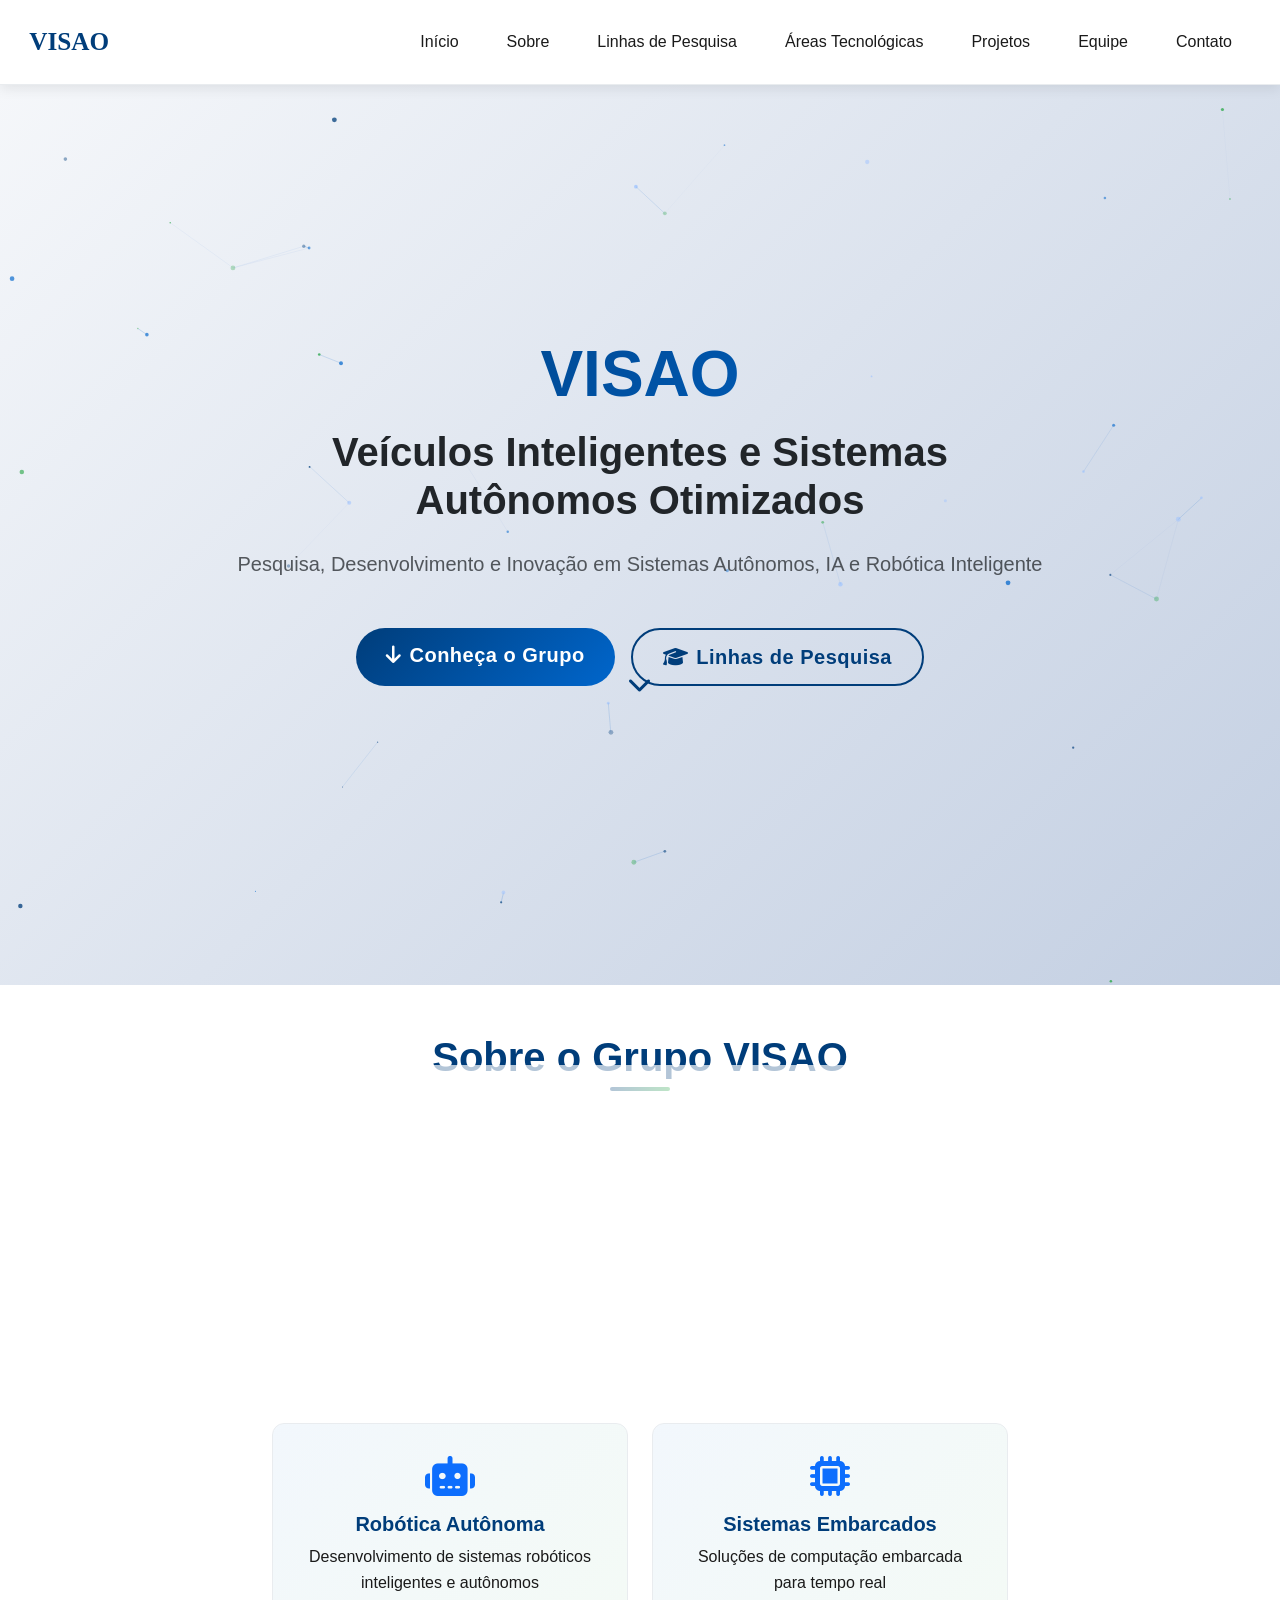
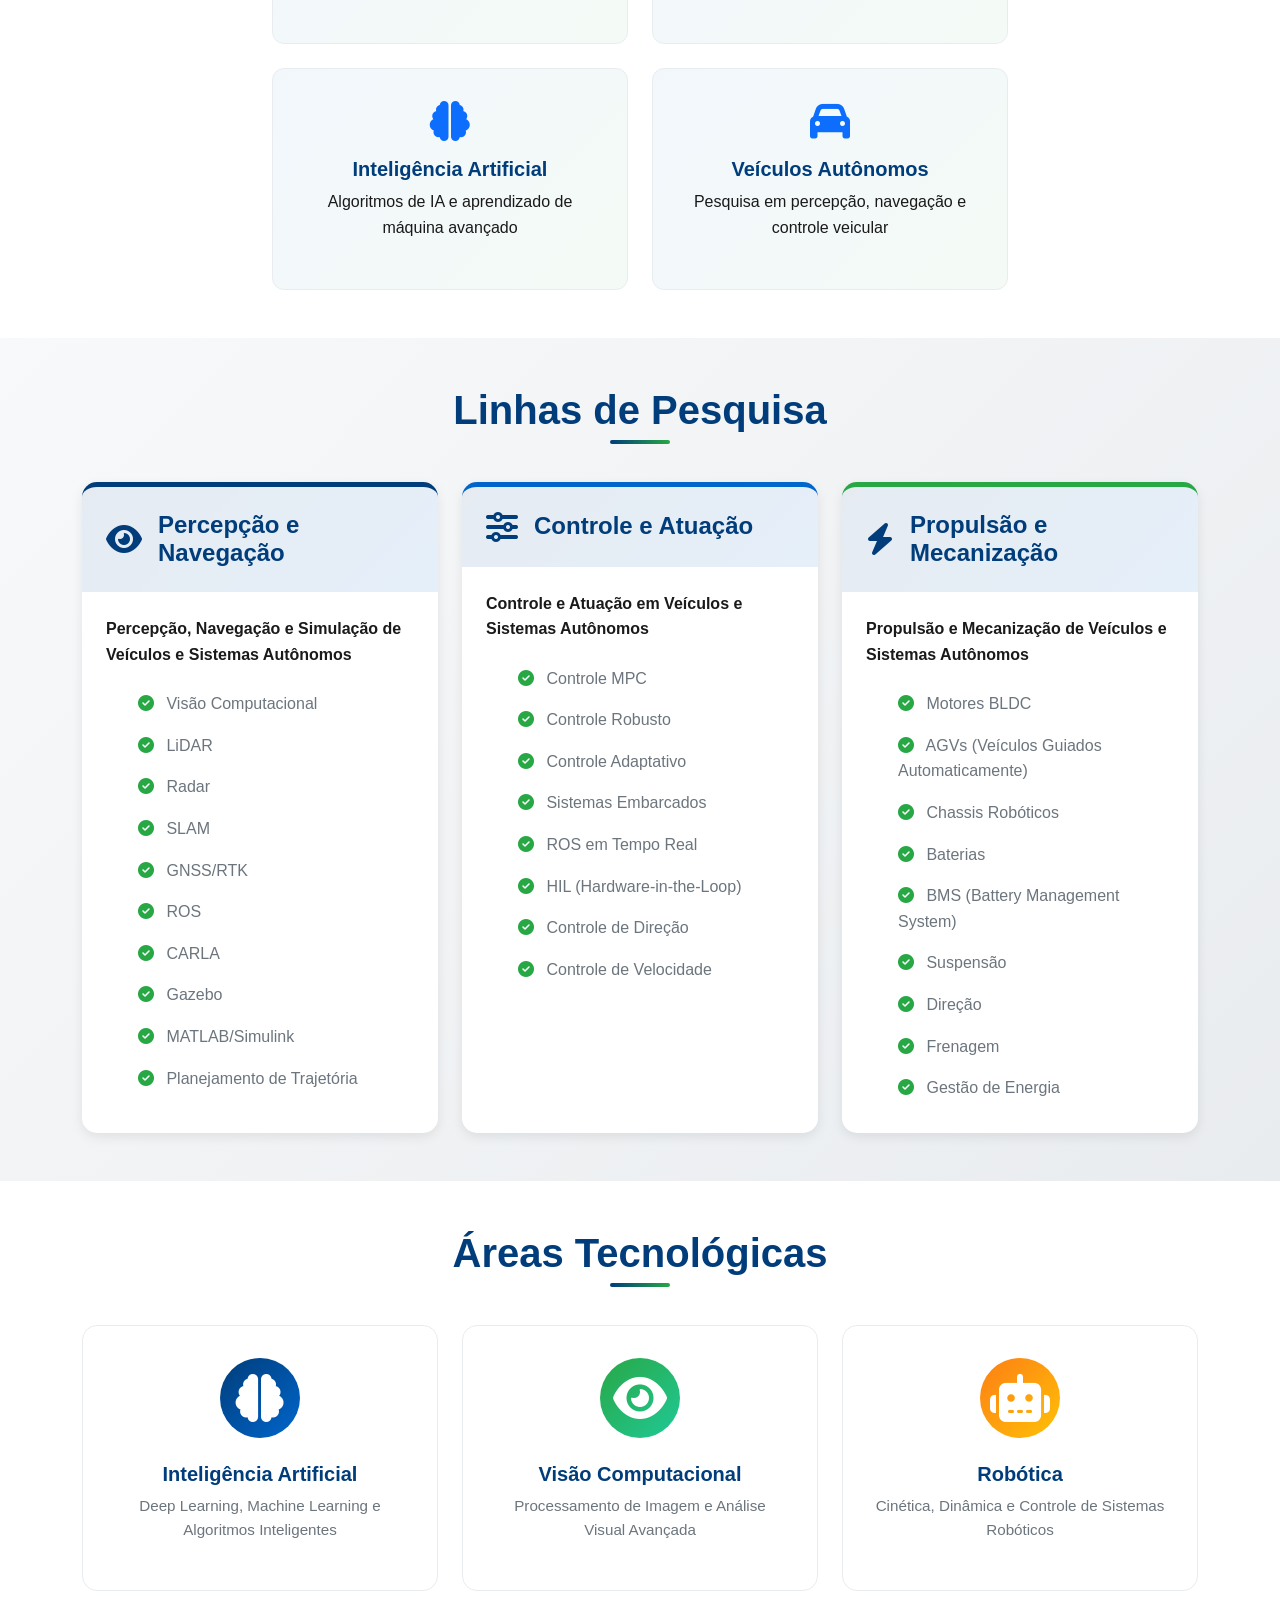
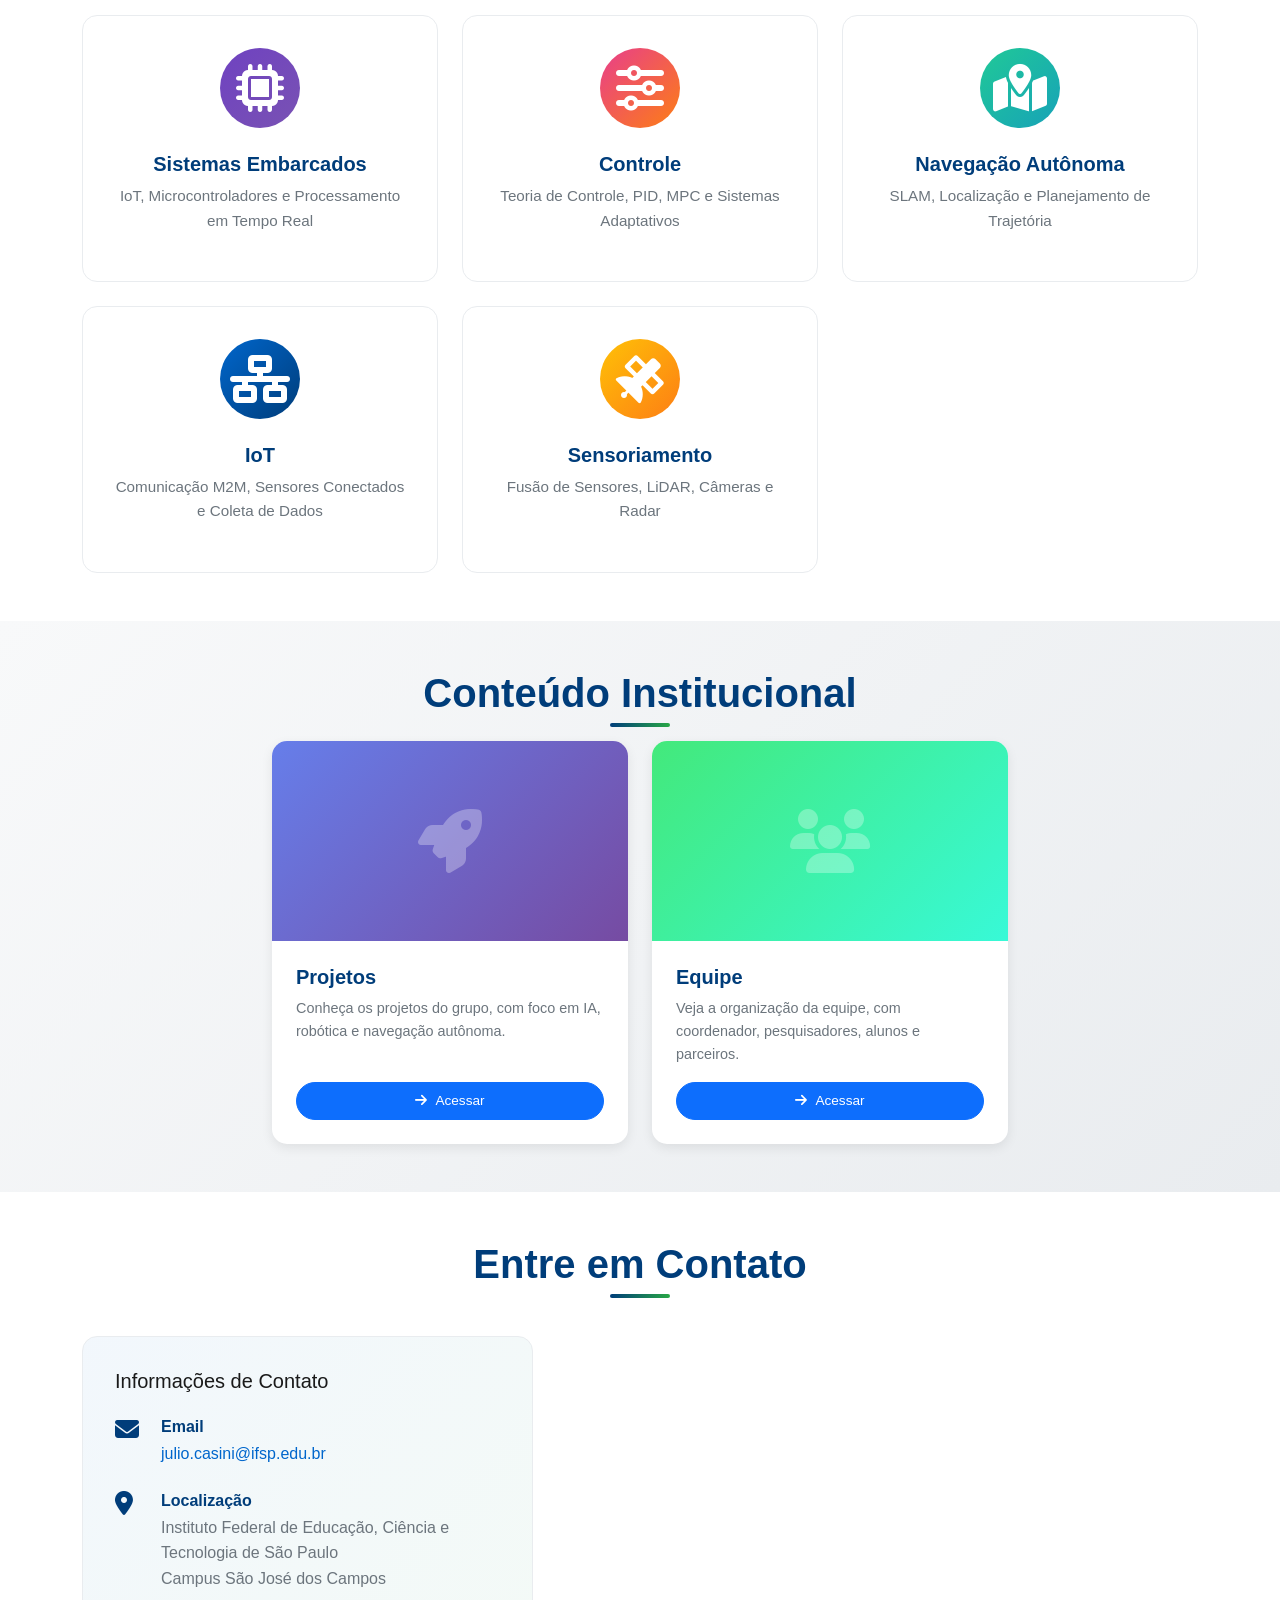
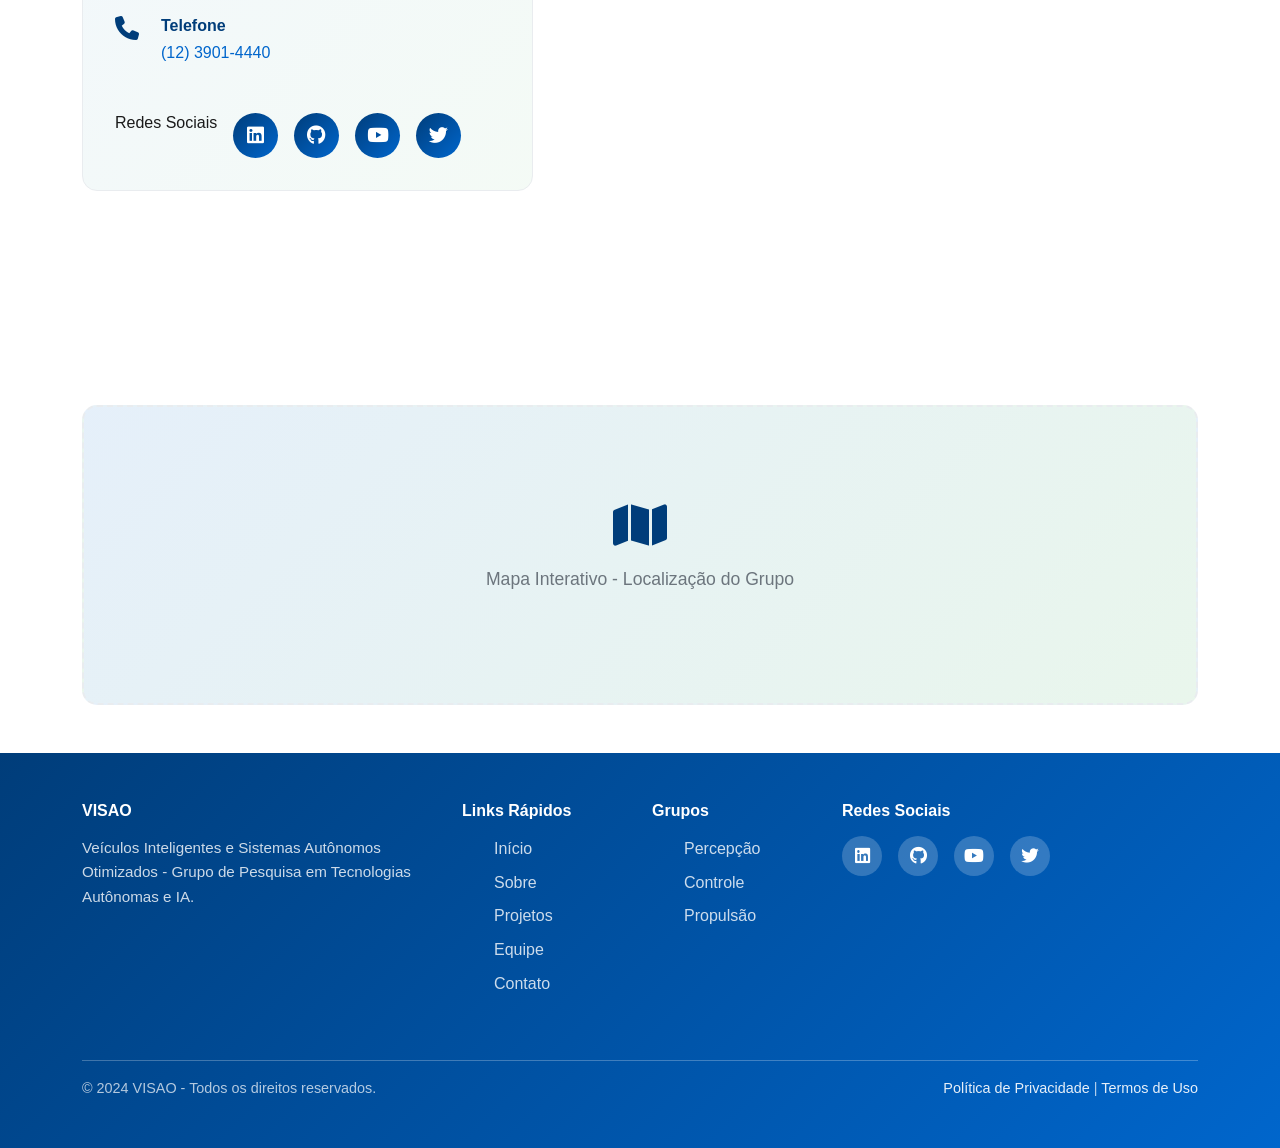
==== commit 6c889888: "content: atualiza informacoes de contato do IFSP" ====
--- a/index.html
+++ b/index.html
@@ -37,7 +37,7 @@
                     <li class="nav-item"><a class="nav-link" href="index.html#areas">Áreas Tecnológicas</a></li>
                     <li class="nav-item"><a class="nav-link" href="projetos.html">Projetos</a></li>
                     <li class="nav-item"><a class="nav-link" href="equipe.html">Equipe</a></li>
-                    <li class="nav-item"><a class="nav-link" href="publicacoes.html">Publicações</a></li>
+                    <!-- <li class="nav-item"><a class="nav-link" href="publicacoes.html">Publicações</a></li> -->
                     <li class="nav-item"><a class="nav-link" href="index.html#contato">Contato</a></li>
                 </ul>
             </div>
@@ -320,7 +320,6 @@
     <section class="section-projetos py-5">
         <div class="container">
             <h2 class="section-title mb-4 text-center">Conteúdo Institucional</h2>
-            <p class="text-center text-muted mb-5">As seções mais detalhadas foram movidas para páginas internas, mantendo o índice leve e objetivo.</p>
             <div class="row g-4 justify-content-center">
                 <div class="col-md-4">
                     <div class="project-card">
@@ -331,7 +330,7 @@
                         </div>
                         <div class="project-content">
                             <h5>Projetos</h5>
-                            <p>Conheça os projetos fictícios do grupo, com foco em IA, robótica e navegação autônoma.</p>
+                            <p>Conheça os projetos do grupo, com foco em IA, robótica e navegação autônoma.</p>
                             <a href="projetos.html" class="btn btn-sm btn-primary btn-custom-small"><i class="fas fa-arrow-right me-2"></i>Acessar</a>
                         </div>
                     </div>
@@ -350,6 +349,7 @@
                         </div>
                     </div>
                 </div>
+                <!--
                 <div class="col-md-4">
                     <div class="project-card">
                         <div class="project-image">
@@ -364,6 +364,7 @@
                         </div>
                     </div>
                 </div>
+                -->
             </div>
         </div>
     </section>
@@ -383,7 +384,7 @@
                             <i class="fas fa-envelope"></i>
                             <div>
                                 <h6>Email</h6>
-                                <p><a href="mailto:contato@visao-grupo.edu.br">contato@visao-grupo.edu.br</a></p>
+                                <p><a href="mailto:julio.casini@ifsp.edu.br">julio.casini@ifsp.edu.br</a></p>
                             </div>
                         </div>
                         
@@ -391,7 +392,7 @@
                             <i class="fas fa-map-marker-alt"></i>
                             <div>
                                 <h6>Localização</h6>
-                                <p>Departamento de Engenharia<br>Universidade de Pesquisa</p>
+                                <p>Instituto Federal de Educação, Ciência e Tecnologia de São Paulo<br>Campus São José dos Campos</p>
                             </div>
                         </div>
                         
@@ -399,7 +400,7 @@
                             <i class="fas fa-phone"></i>
                             <div>
                                 <h6>Telefone</h6>
-                                <p><a href="tel:+551133334444">(+55) 11 3333-4444</a></p>
+                                <p><a href="tel:+551239014440">(12) 3901-4440</a></p>
                             </div>
                         </div>
                         
@@ -468,7 +469,7 @@
                         <li><a href="index.html#home">Início</a></li>
                         <li><a href="index.html#sobre">Sobre</a></li>
                         <li><a href="projetos.html">Projetos</a></li>
-                        <li><a href="publicacoes.html">Publicações</a></li>
+                        <!-- <li><a href="publicacoes.html">Publicações</a></li> -->
                         <li><a href="equipe.html">Equipe</a></li>
                         <li><a href="index.html#contato">Contato</a></li>
                     </ul>
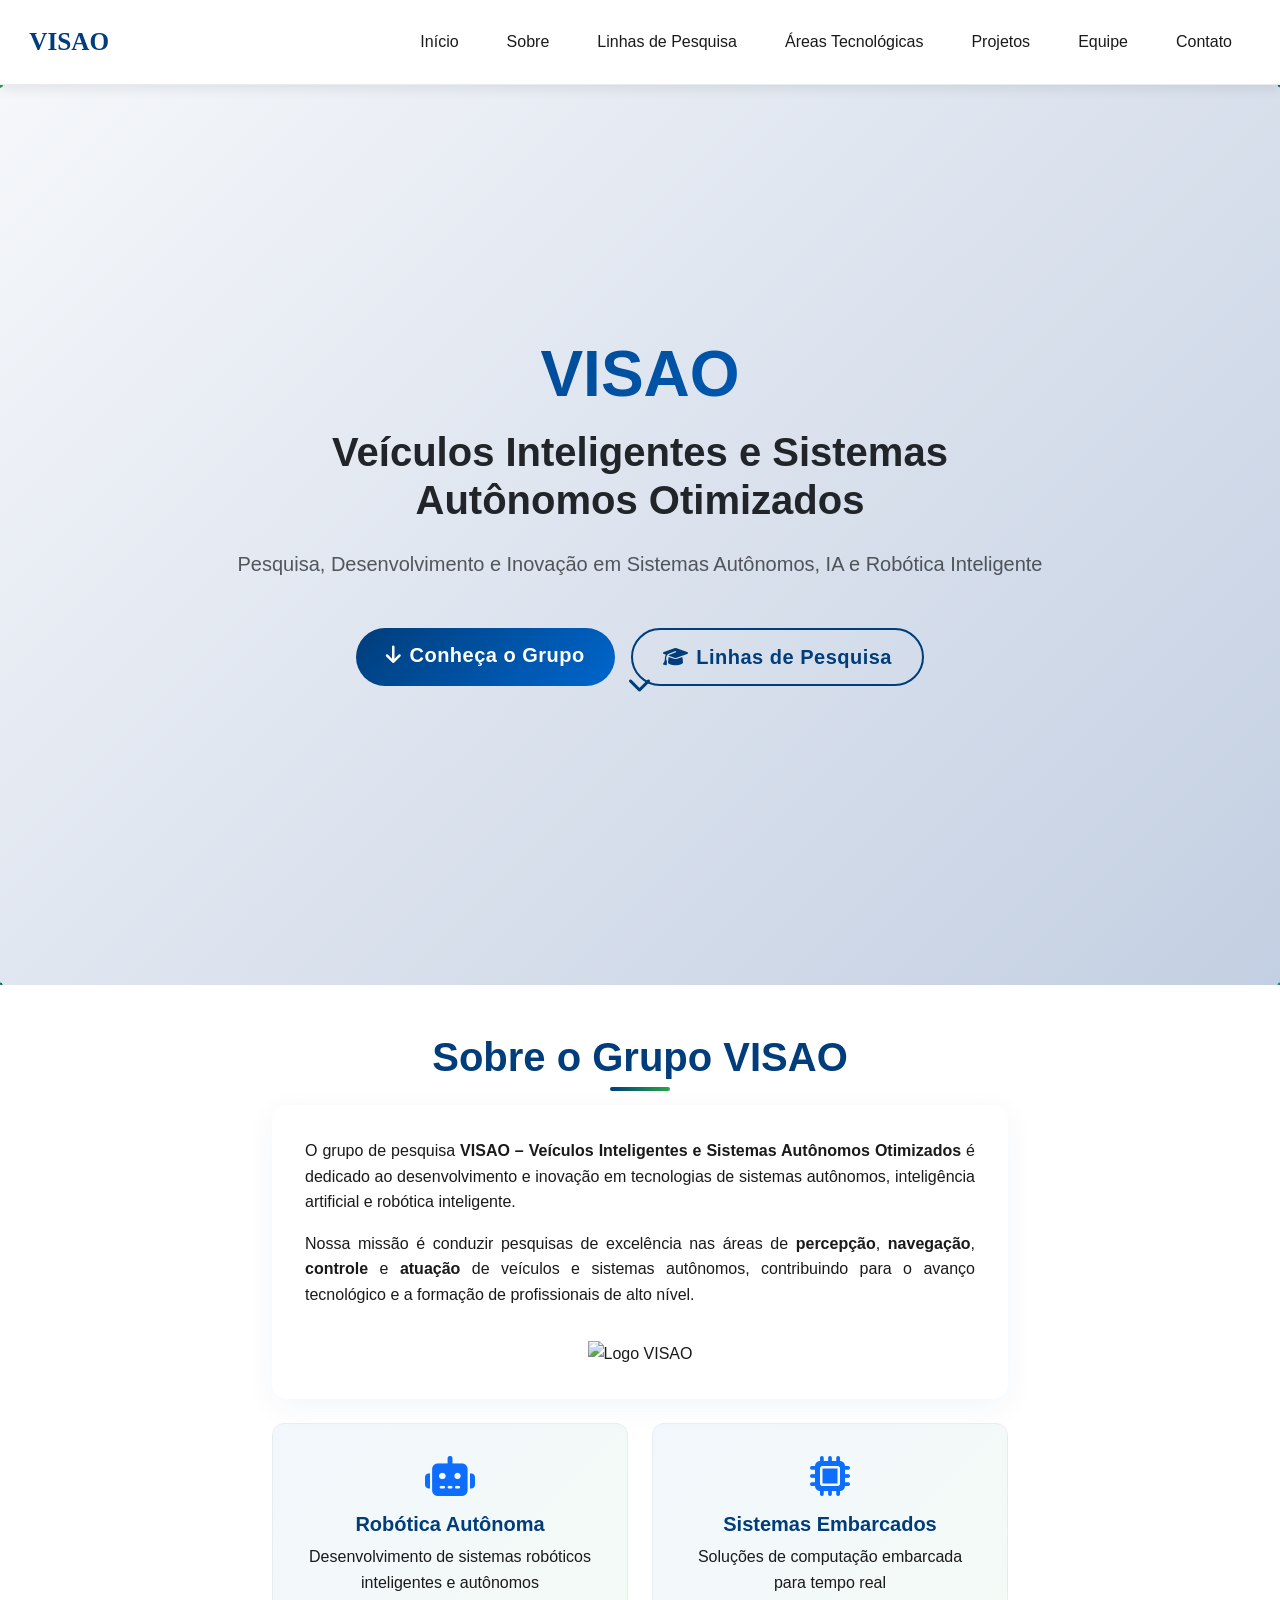
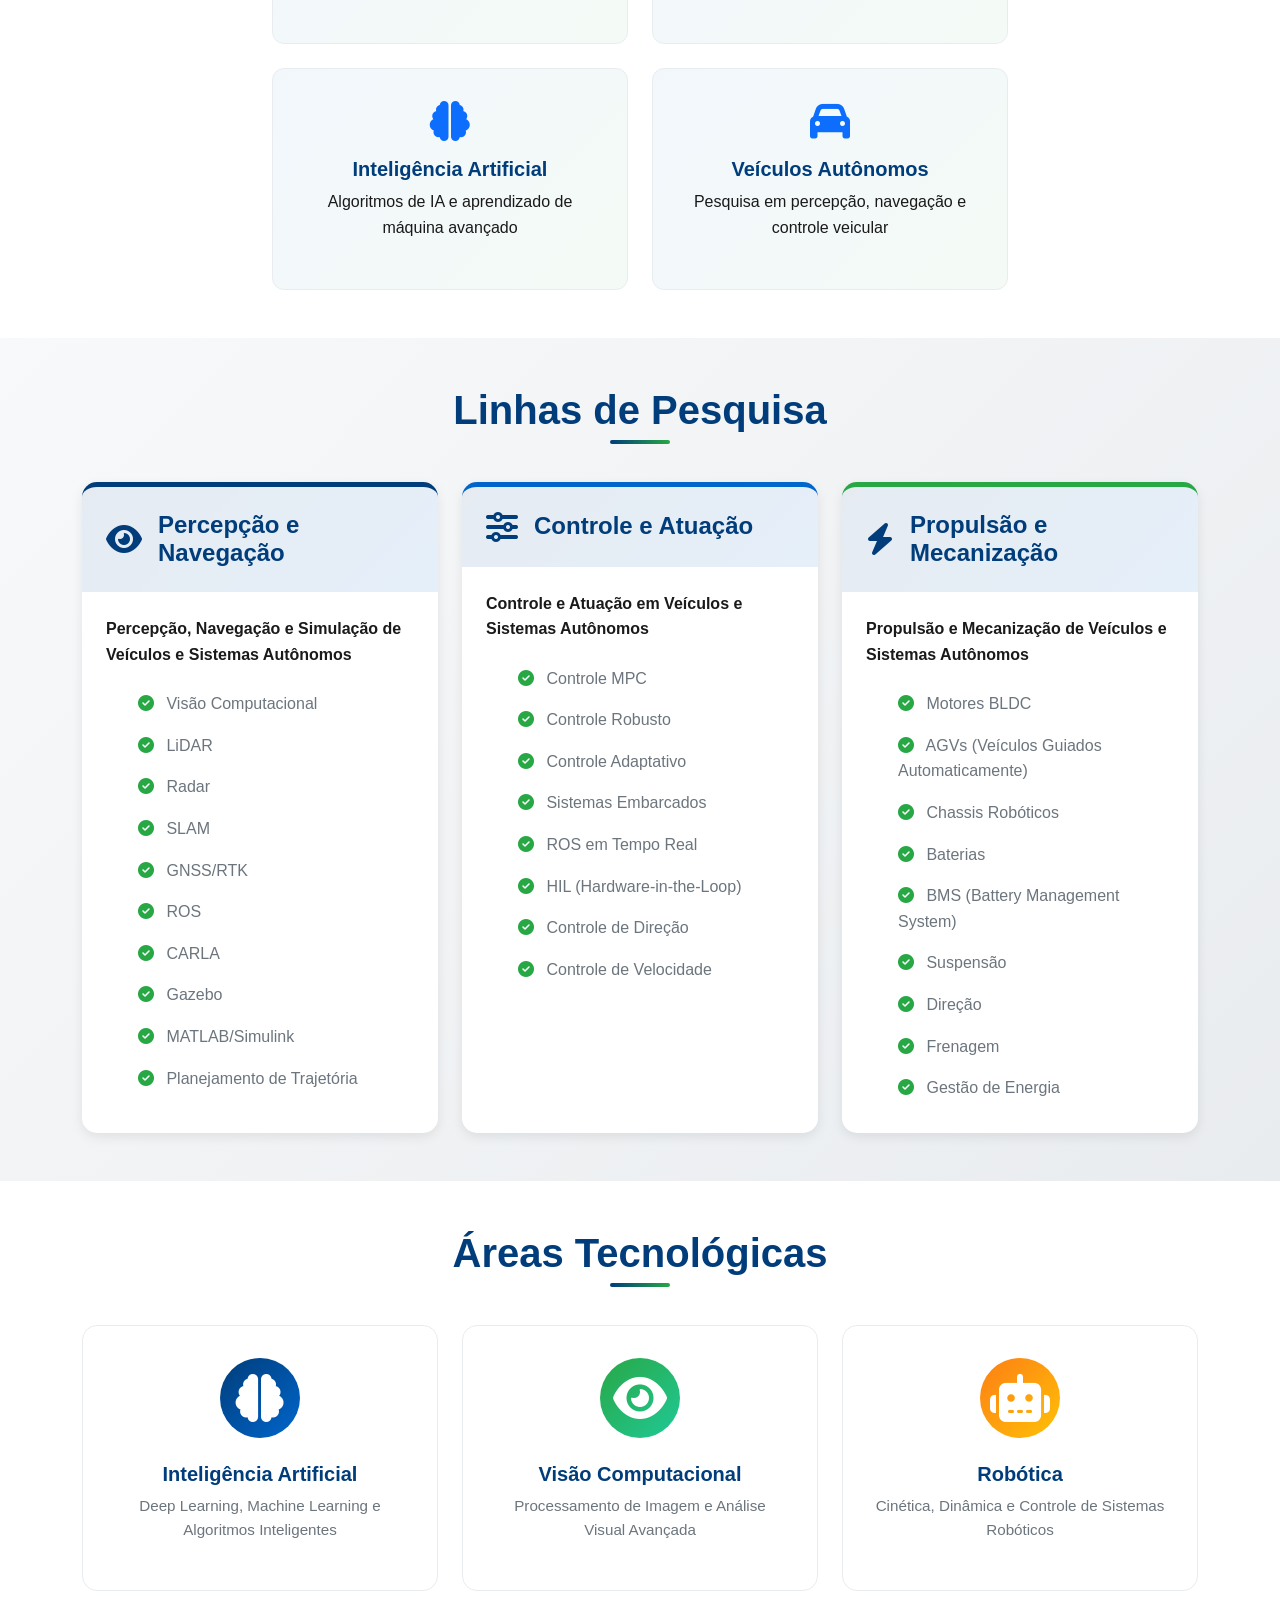
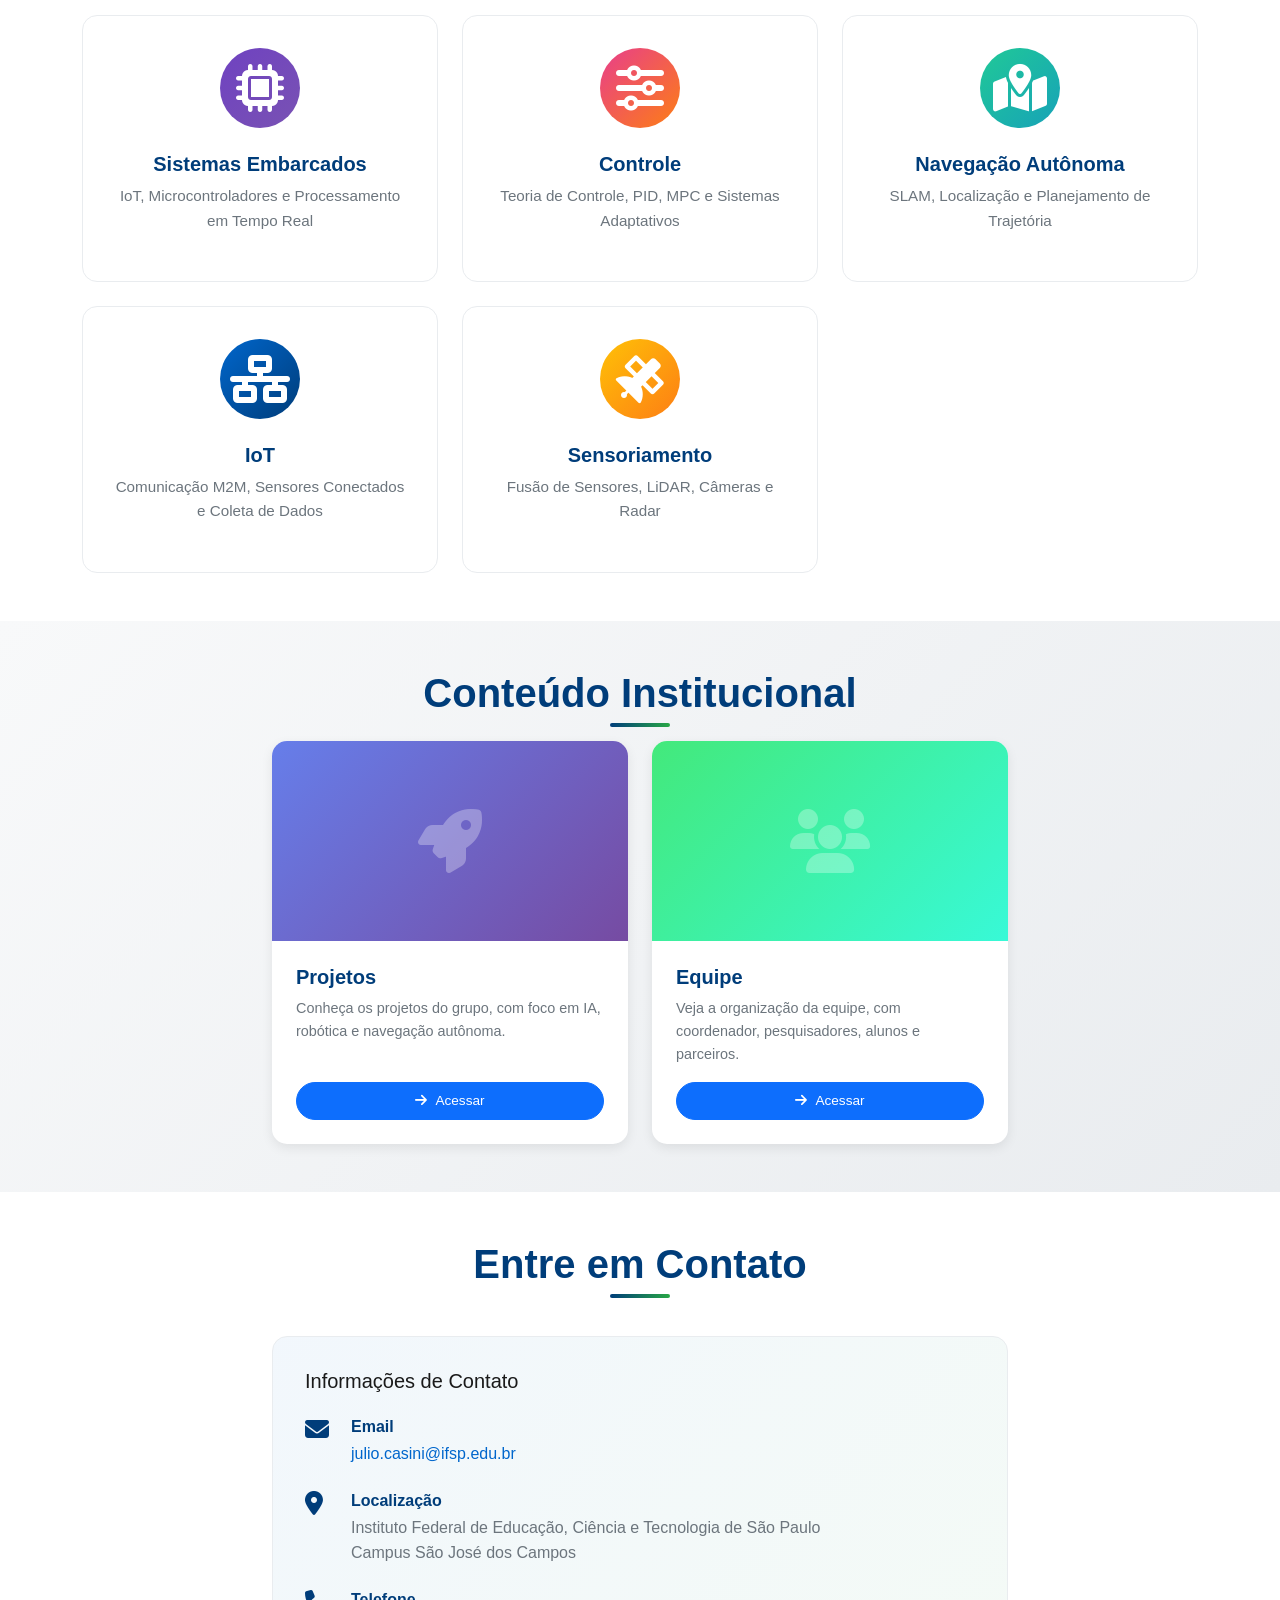
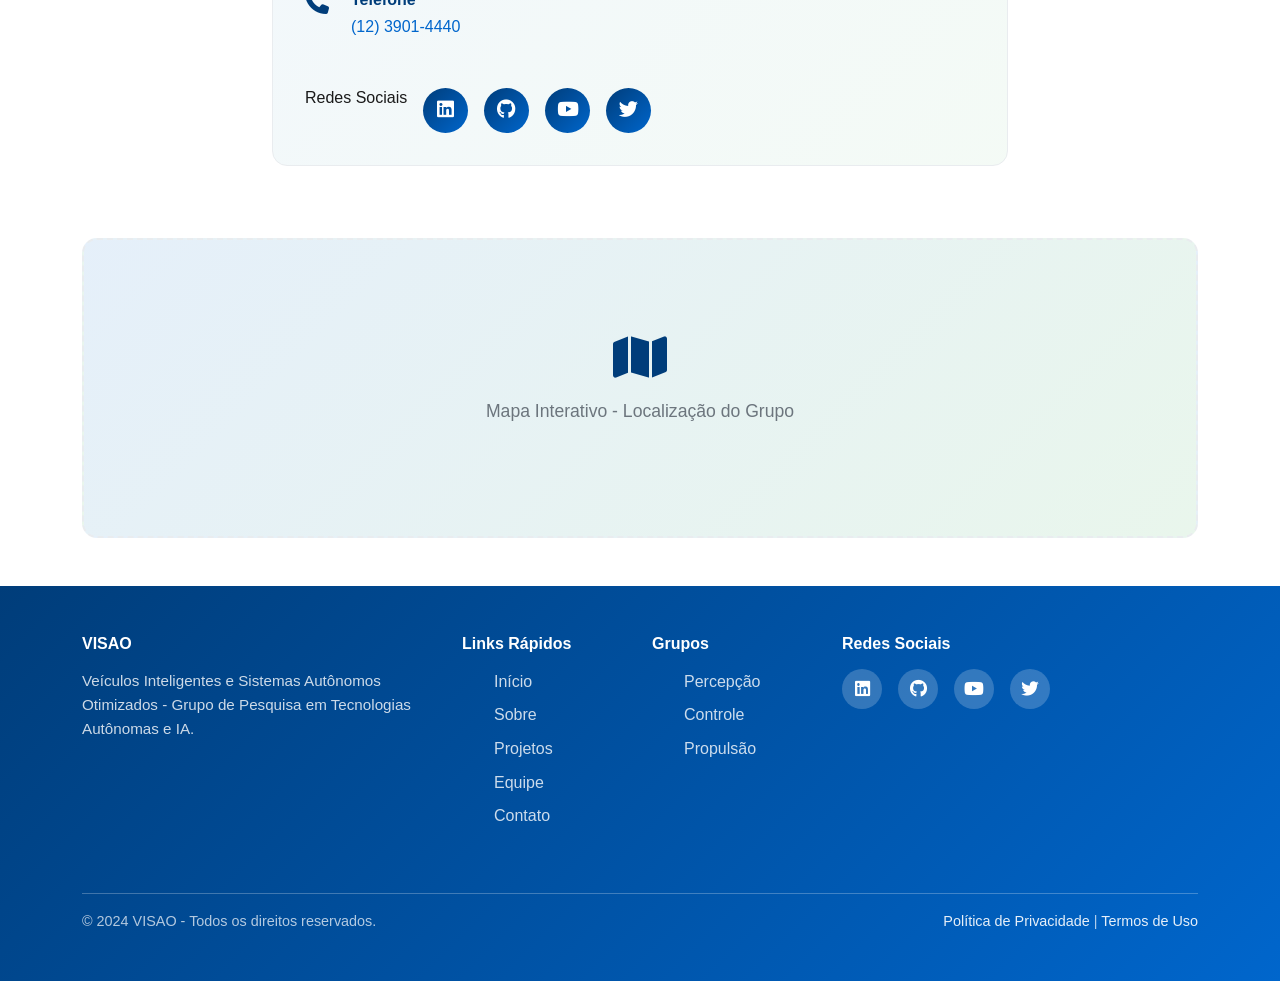
==== commit 991f4053: "chore: oculta formulario de contato temporariamente" ====
--- a/index.html
+++ b/index.html
@@ -376,7 +376,7 @@
             
             <div class="row g-4">
                 <!-- Informações de Contato -->
-                <div class="col-lg-5">
+                <div class="col-lg-8 mx-auto">
                     <div class="contact-info-box mb-4">
                         <h5 class="mb-4">Informações de Contato</h5>
                         
@@ -414,34 +414,36 @@
                     </div>
                 </div>
                 
-                <!-- Formulário de Contato -->
+                <!--
+                Formulário de Contato (oculto temporariamente)
                 <div class="col-lg-7">
                     <form id="contactForm" class="contact-form">
                         <div class="mb-3">
                             <label for="name" class="form-label">Nome Completo</label>
                             <input type="text" class="form-control form-control-custom" id="name" name="name" required>
                         </div>
-                        
+
                         <div class="mb-3">
                             <label for="email" class="form-label">Email</label>
                             <input type="email" class="form-control form-control-custom" id="email" name="email" required>
                         </div>
-                        
+
                         <div class="mb-3">
                             <label for="subject" class="form-label">Assunto</label>
                             <input type="text" class="form-control form-control-custom" id="subject" name="subject" required>
                         </div>
-                        
+
                         <div class="mb-3">
                             <label for="message" class="form-label">Mensagem</label>
                             <textarea class="form-control form-control-custom" id="message" name="message" rows="5" required></textarea>
                         </div>
-                        
+
                         <button type="submit" class="btn btn-primary btn-lg btn-custom">
                             <i class="fas fa-paper-plane me-2"></i>Enviar Mensagem
                         </button>
                     </form>
                 </div>
+                -->
             </div>
             
             <!-- Mapa Placeholder -->
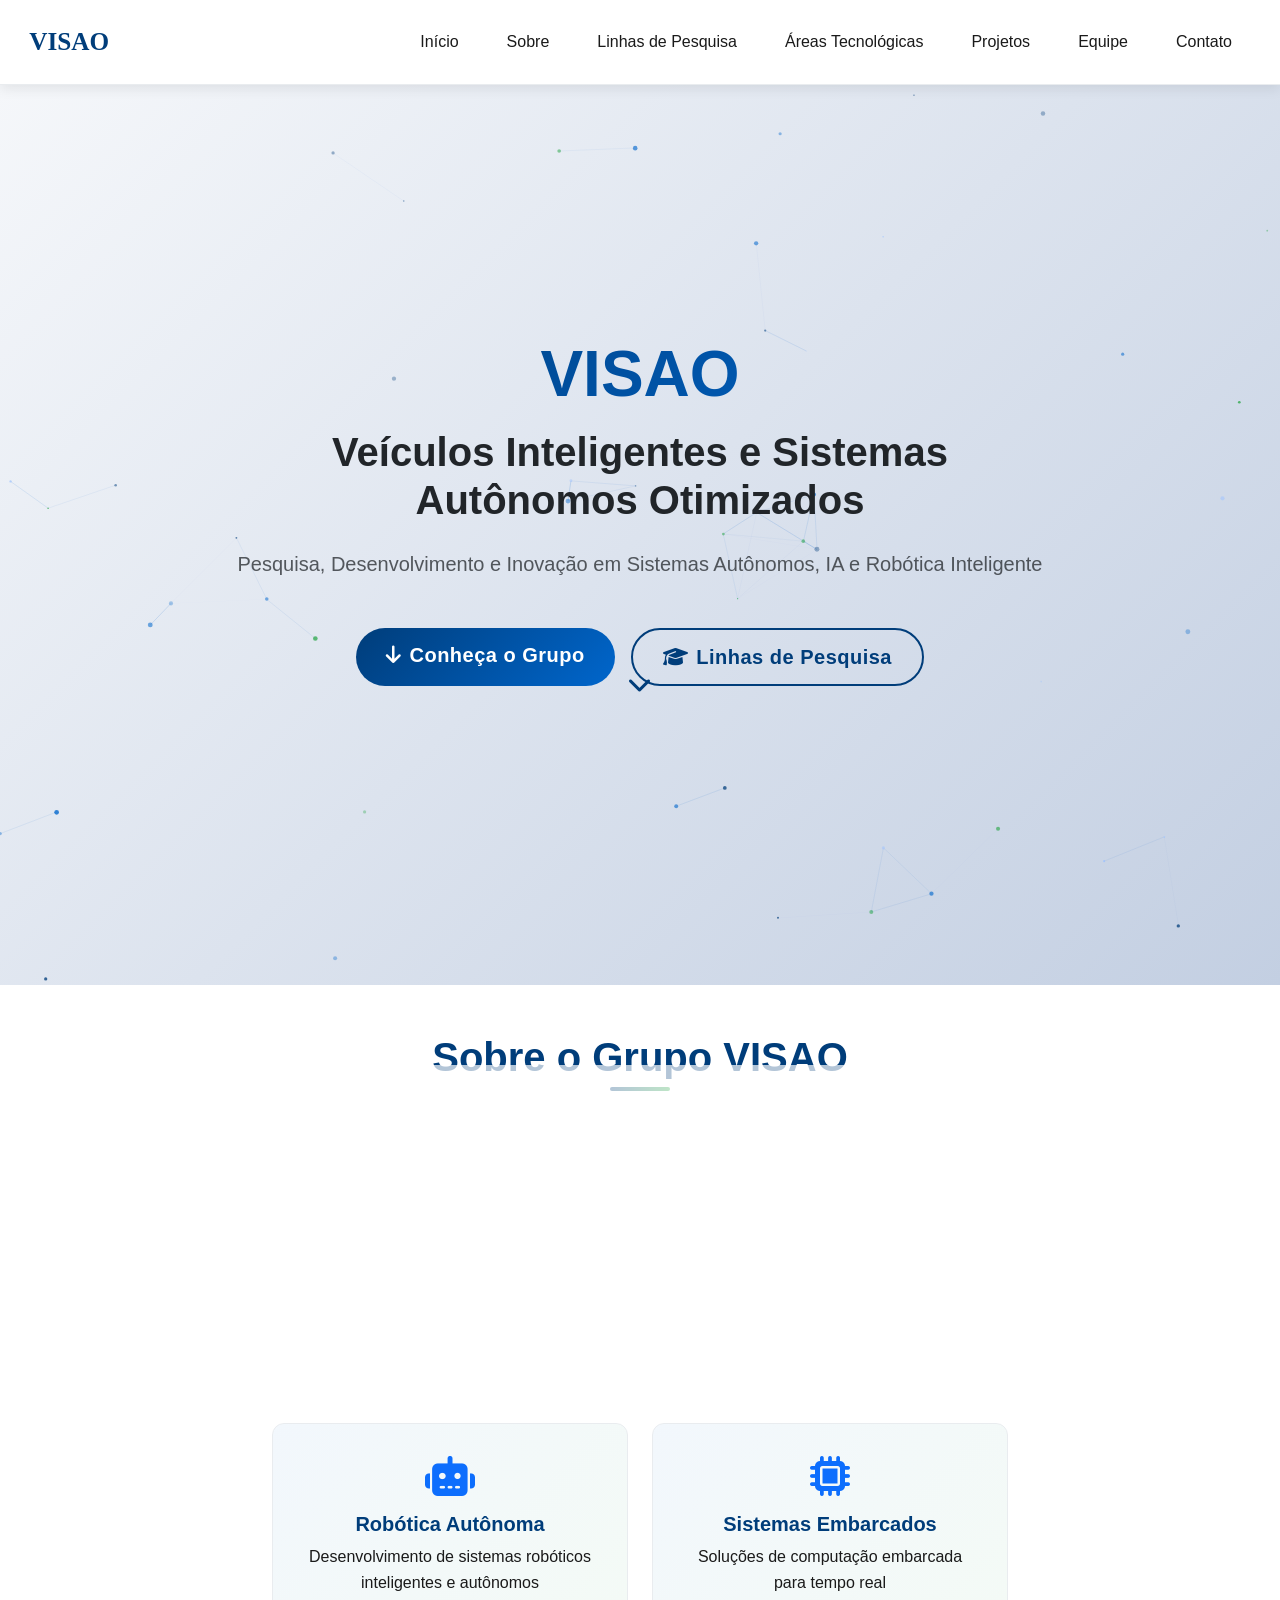
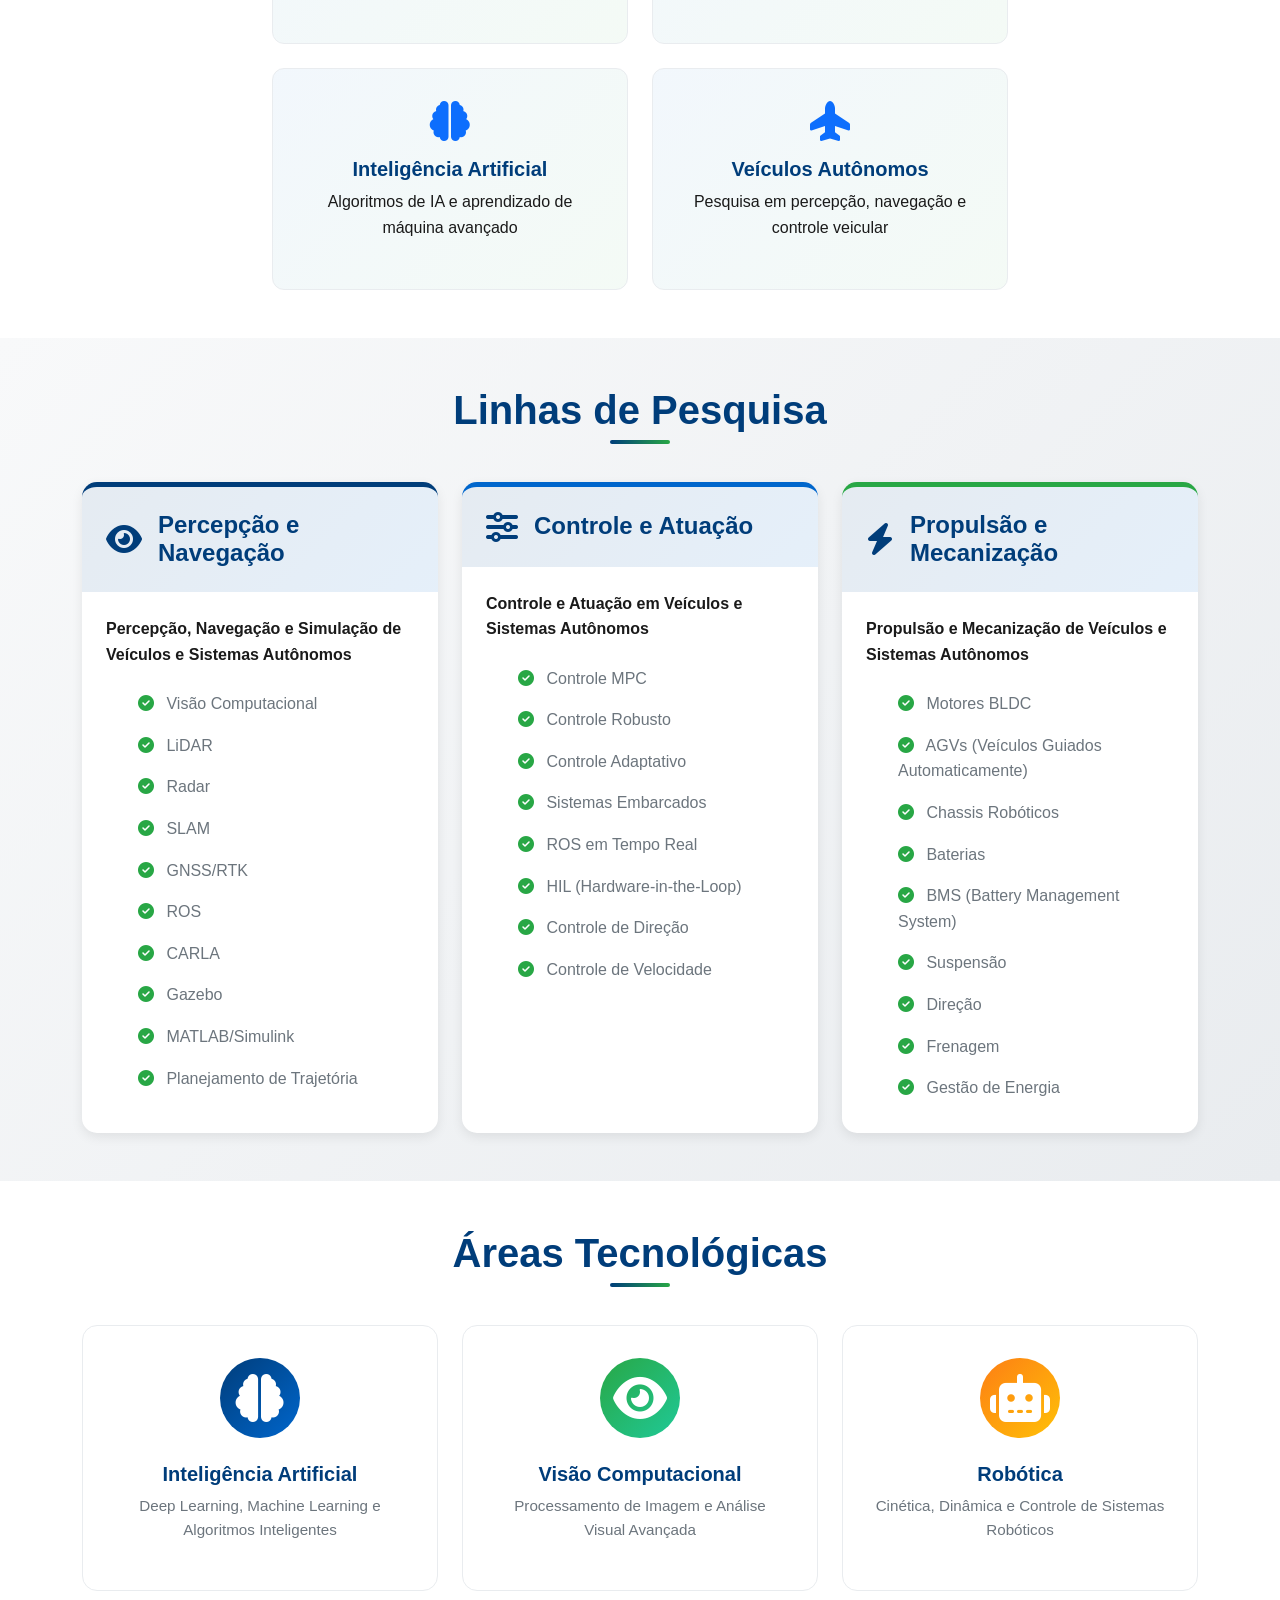
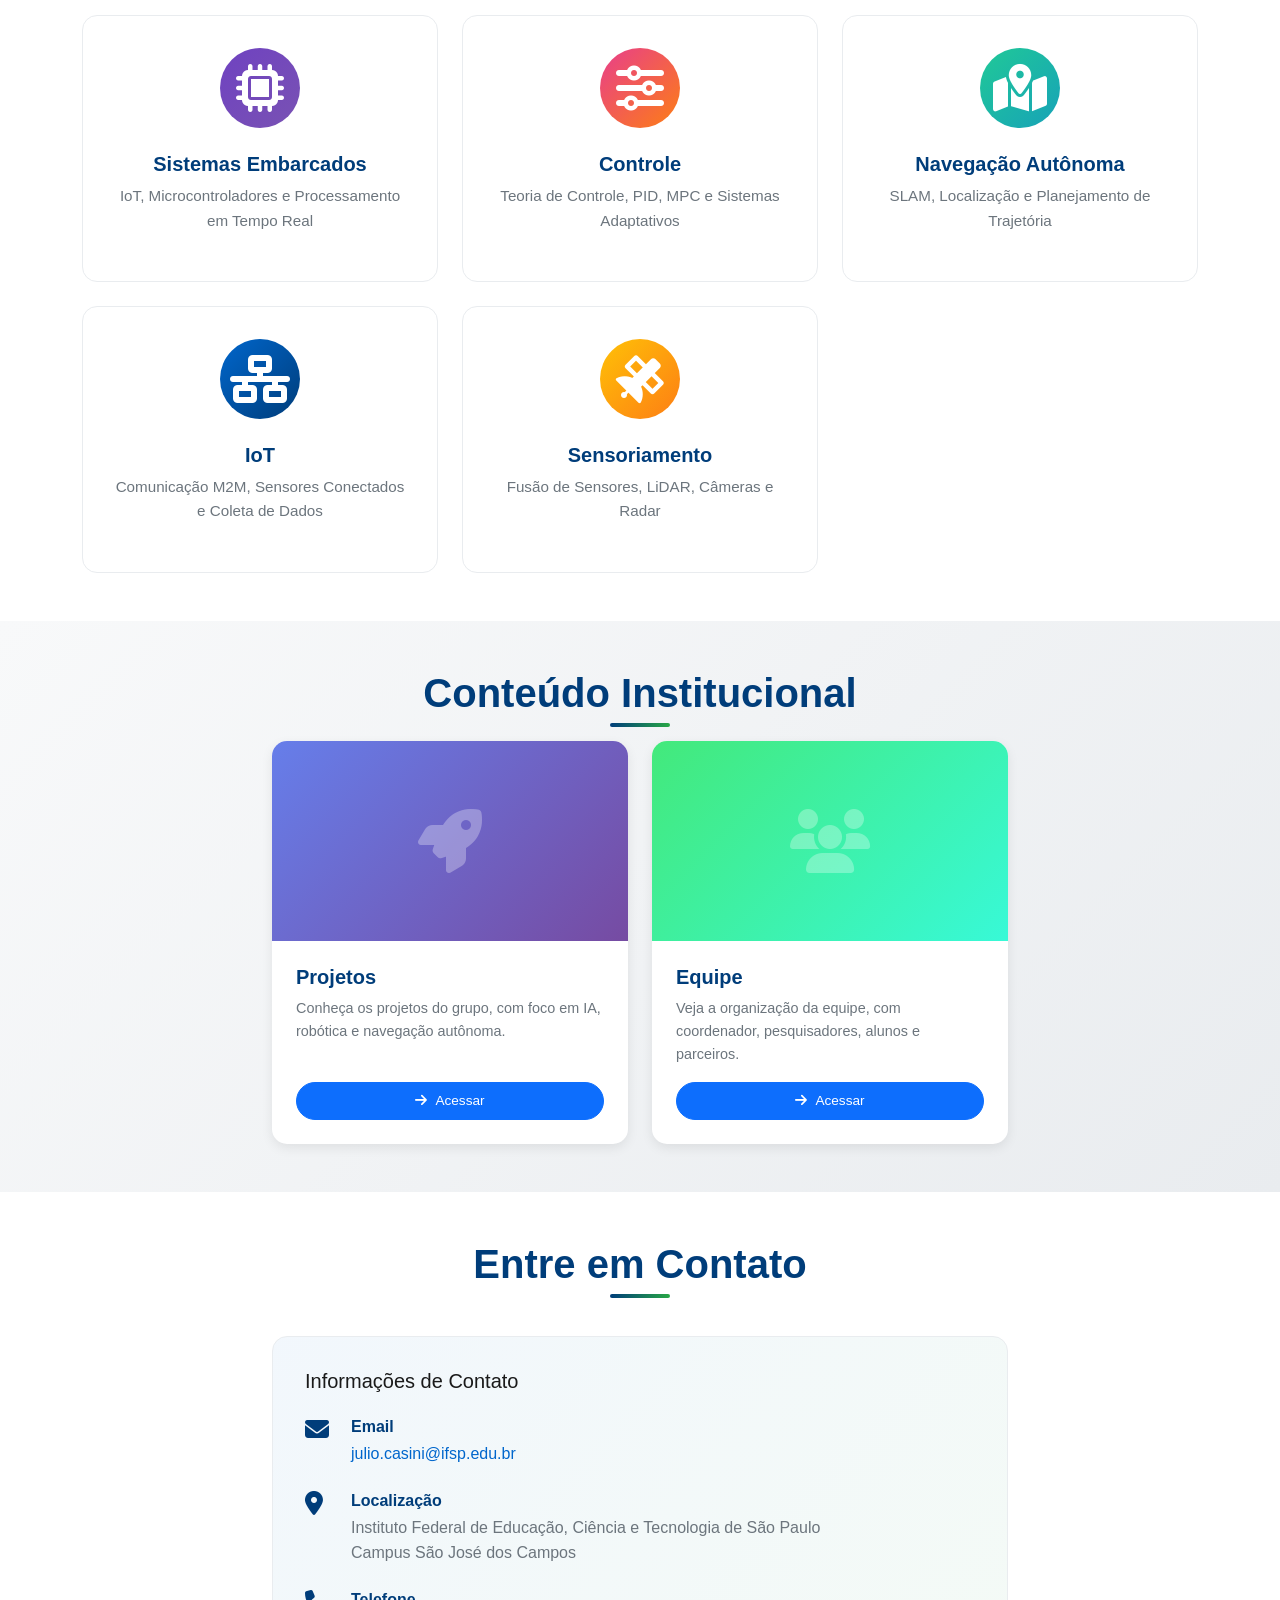
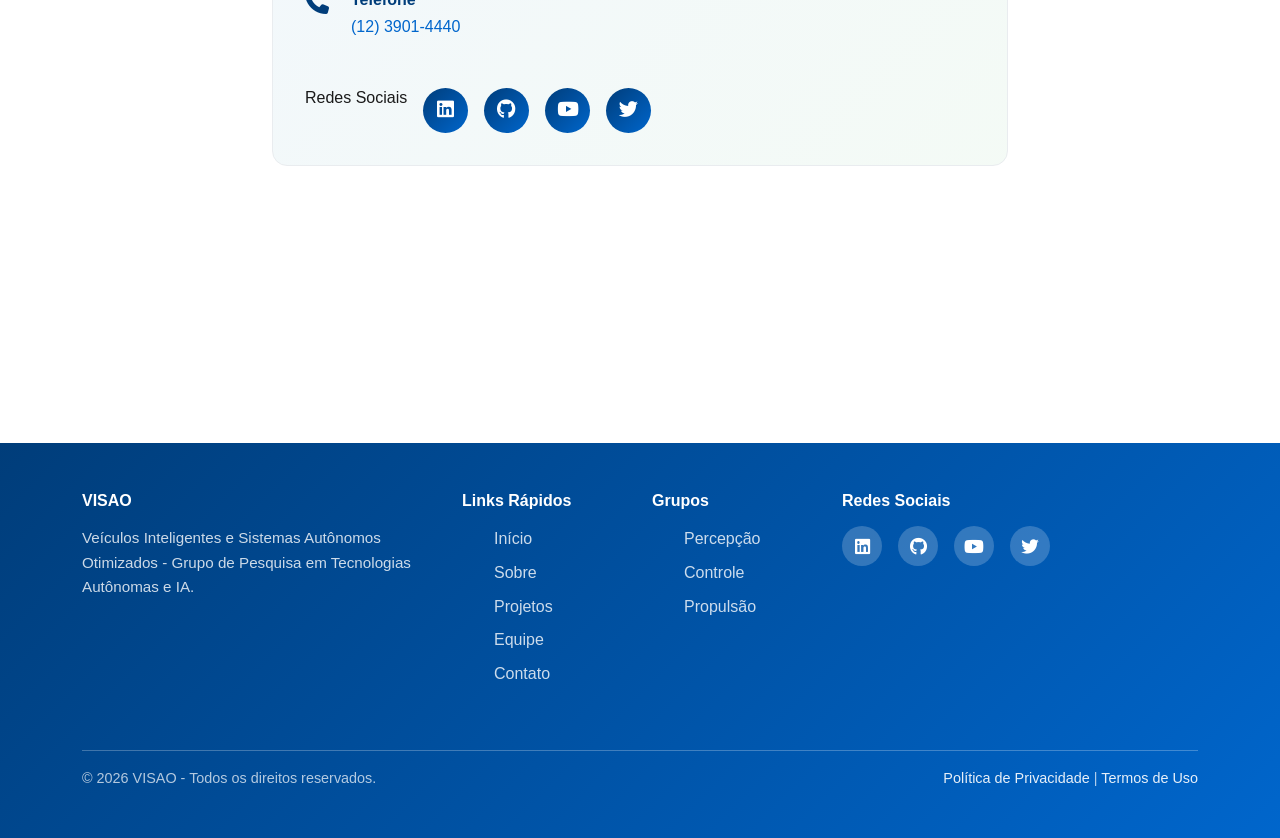
==== commit b78ff1a1: "chore: troca icone carro por aviao vant em Veiculos Autonomos" ====
--- a/index.html
+++ b/index.html
@@ -127,7 +127,7 @@
                         </div>
                         <div class="col-md-6">
                             <div class="feature-box">
-                                <i class="fas fa-car text-primary"></i>
+                                <i class="fas fa-plane-up text-primary"></i>
                                 <h5>Veículos Autônomos</h5>
                                 <p>Pesquisa em percepção, navegação e controle veicular</p>
                             </div>
@@ -446,11 +446,16 @@
                 -->
             </div>
             
-            <!-- Mapa Placeholder -->
+            <!-- Mapa -->
             <div class="mt-5">
-                <div class="map-placeholder">
-                    <i class="fas fa-map"></i>
-                    <p>Mapa Interativo - Localização do Grupo</p>
+                <div class="map-embed">
+                    <iframe
+                        title="Mapa - IFSP Campus São José dos Campos"
+                        src="https://www.google.com/maps?q=IFSP%20Campus%20S%C3%A3o%20Jos%C3%A9%20dos%20Campos&output=embed"
+                        loading="lazy"
+                        referrerpolicy="no-referrer-when-downgrade"
+                        allowfullscreen>
+                    </iframe>
                 </div>
             </div>
         </div>
@@ -501,7 +506,7 @@
             
             <div class="row">
                 <div class="col-md-6">
-                    <p class="footer-copyright">&copy; 2024 VISAO - Todos os direitos reservados.</p>
+                    <p class="footer-copyright">&copy; 2026 VISAO - Todos os direitos reservados.</p>
                 </div>
                 <div class="col-md-6 text-md-end">
                     <p class="footer-copyright"><a href="#">Política de Privacidade</a> | <a href="#">Termos de Uso</a></p>
